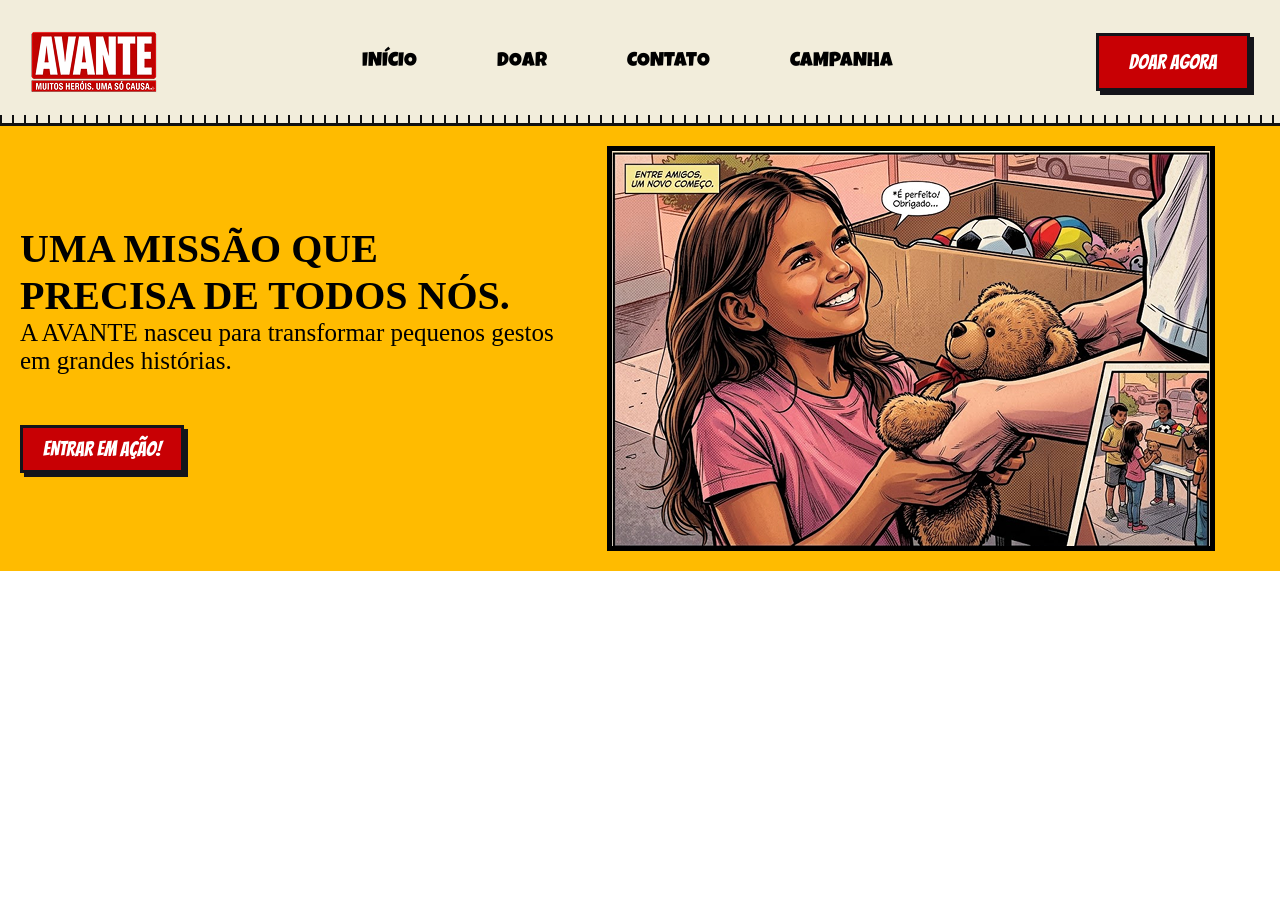
==== campanha.html @ 1af9d186 "Criei hero" ====
<!DOCTYPE html>
<html lang="pt-br">



<head>
    <meta charset="UTF-8">
    <meta name="viewport" content="width=device-width, initial-scale=1.0">
    <title>Document</title>
    <link rel="stylesheet" href="campanha.css">
    <link rel="preconnect" href="https://fonts.googleapis.com">
    <link rel="preconnect" href="https://fonts.gstatic.com" crossorigin>
    <link
        href="https://fonts.googleapis.com/css2?family=Bangers&family=Bebas+Neue&family=Inter:ital,opsz,wght@0,14..32,100..900;1,14..32,100..900&family=Luckiest+Guy&family=Montserrat:ital,wght@0,100..900;1,100..900&family=Oswald:wght@200..700&family=Poppins:ital,wght@0,100;0,200;0,300;0,400;0,500;0,600;0,700;0,800;0,900;1,100;1,200;1,300;1,400;1,500;1,600;1,700;1,800;1,900&family=Roboto:ital,wght@0,100..900;1,100..900&family=SN+Pro:ital,wght@0,200..900;1,200..900&display=swap"
        rel="stylesheet">
       
</head>


<body>
    <header>
        <img src="img/logo.png" alt="logo">
        <nav>
            <a href="#INICIO">INÍCIO</a>
            <a href="#DOAR">DOAR</a>
            <a href="#CONTATO">CONTATO</a>
            <a href="#CAMPANHA">CAMPANHA</a>
        </nav>
        <button>DOAR AGORA</button>
    </header>

    <section class="inicio">
        <div class="texto">
             <h1>UMA MISSÃO QUE<br>PRECISA DE TODOS NÓS.</h1>

            <p>
                A AVANTE nasceu para transformar pequenos
                gestos em grandes histórias.
            </p>

            <button class="butao-doar" >ENTRAR EM AÇÃO!</button>
            
        </div>

        <img src="img/Criança-HQ.png" alt="">
    </section>

</body>


</html>
---- campanha.css ----
* {
    padding: 0;
    margin: 0;
    box-sizing: border-box;
}


/* font-family: "Poppins", sans-serif;
font-family: "Bangers", system-ui;
font-family: "Luckiest Guy", cursive; */


header {
    position: relative;
    background: #F2EDDB;
    border-bottom: 3px solid #111;
    display: flex;
    justify-content: space-between;
    align-items: center;
    padding: 30px;


    nav {
        display: flex;
        gap: 80px;


        a {
            font-family: "Luckiest Guy", cursive;
            text-decoration: none;
            color: black;
            transition: width 0.25s ease;
            font-size: 20px;


            &:hover {
                text-decoration: underline #E3272B 2px;
                text-underline-offset: 6px;
                color: #E3272B;
            }
        }
    }


    button {
        background: #C80004;
        color: white;
        border: 3px solid #14141A;
        box-shadow: 4px 4px 0 #14141A;
        padding: 15px 30px;
        font-family: "Bangers", system-ui;
        font-size: 20px;
        transition: transform .2s ease, box-shadow .2s ease;
        cursor: pointer;


        &:hover {
            transform: translate(4px, 4px);
            box-shadow: 0 0 0 #14141A;
        }
    }
}

.butao-doar{
    margin-top: 50px;
        background: #C80004;
        color: white;
        border: 3px solid #14141A;
        box-shadow: 4px 4px 0 #14141A;
        padding: 10px 20px;
        font-family: "Bangers", system-ui;
        font-size: 20px;
        transition: transform .2s ease, box-shadow .2s ease;
        cursor: pointer;


        &:hover {
            transform: translate(4px, 4px);
            box-shadow: 0 0 0 #14141A;
        }
    }

    .inicio {
    min-height: 30vh;
    display: flex;
    align-items: center;
    justify-content: space-between;
    padding: 20px;
    gap: 50px;
    background: #FFBB00;
    img{
        margin-right: 45px;
    }
}

.texto {
    width: 48%;

    h1{
        font-size: 40px;
    }
    p{
        font-size: 25px;
    }
}

.menu-link::after {
    content: "";
    position: absolute;
    left: 0;
    bottom: -7px;
    width: 0;
    height: 4px;
    background: #E3272B;
    border: 1px solid #000;
    box-shadow: 2px 2px 0 #000;
    transition: width 0.25s ease;
}


header::after {
    content: "";
    position: absolute;
    left: 0;
    right: 0;
    bottom: 0;
    height: 8px;
    background: repeating-linear-gradient(to right,
            #111 0 2px,
            /* traço: cor e espessura */
            transparent 2px 12px
            /* espaço até o próximo traço */
        );
}
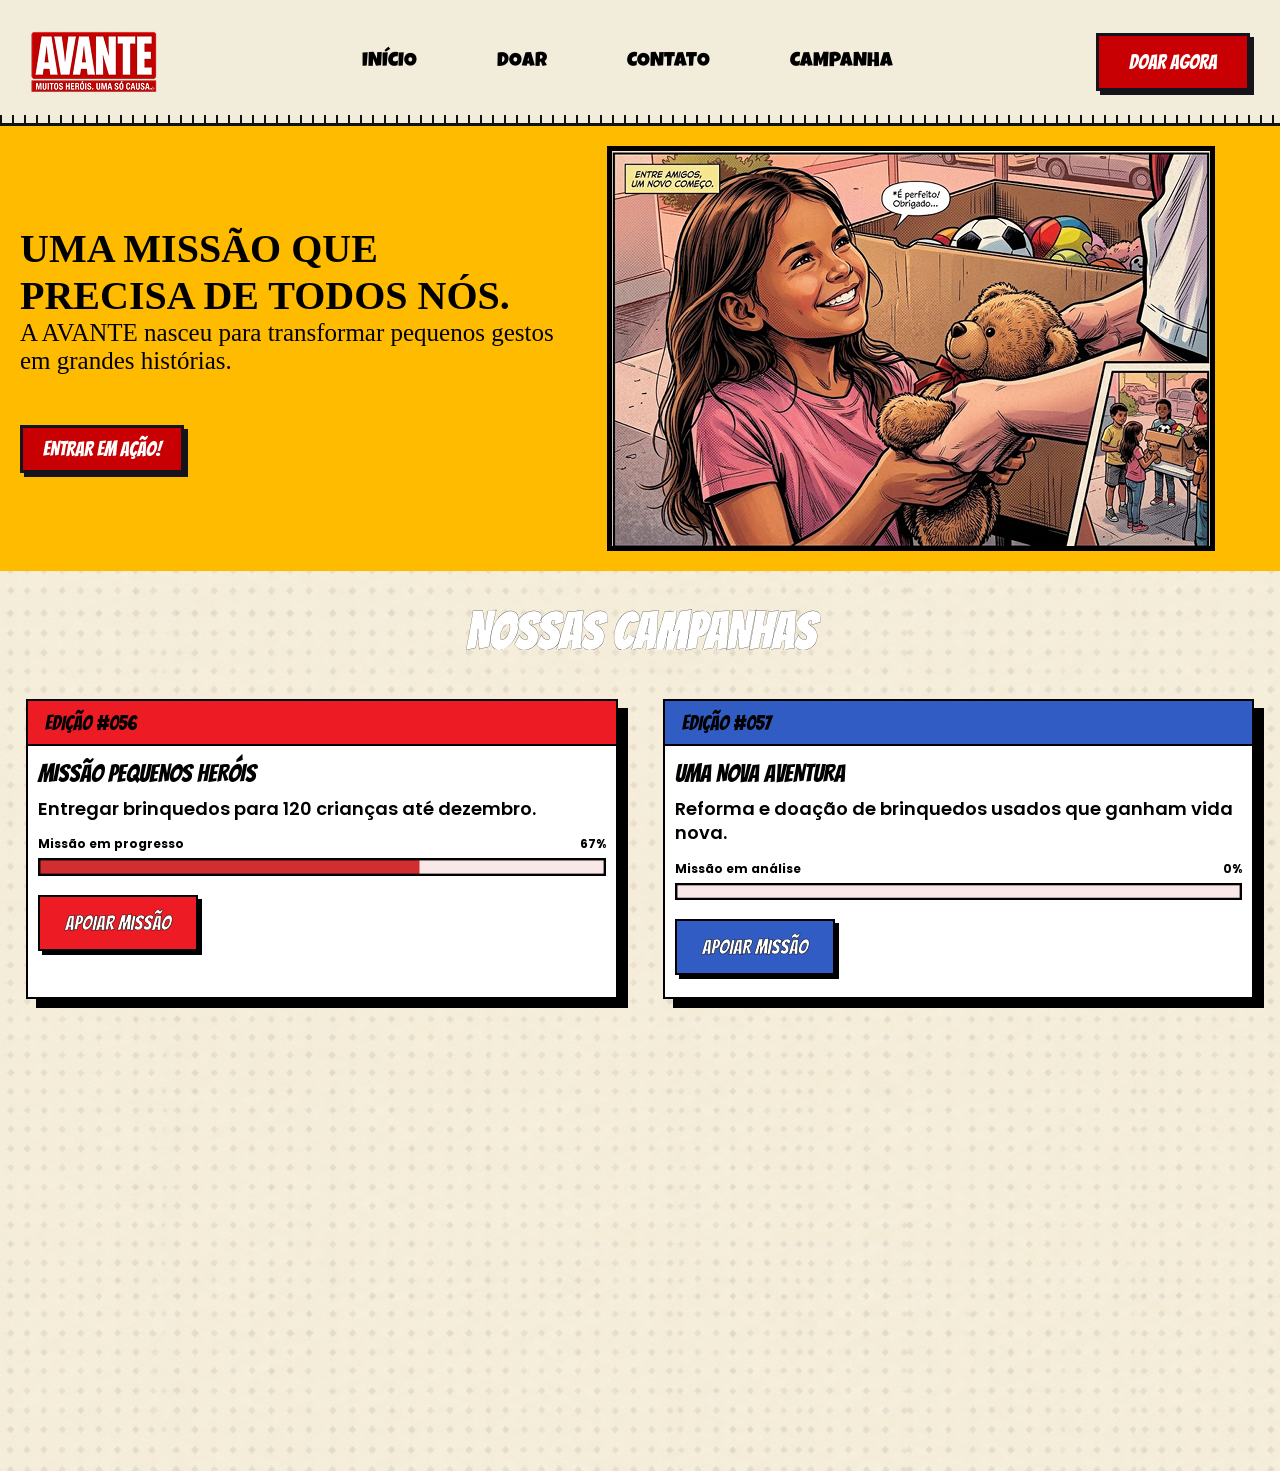
==== commit 19a09a21: "Criei a campanha" ====
--- a/campanha.html
+++ b/campanha.html
@@ -13,7 +13,7 @@
     <link
         href="https://fonts.googleapis.com/css2?family=Bangers&family=Bebas+Neue&family=Inter:ital,opsz,wght@0,14..32,100..900;1,14..32,100..900&family=Luckiest+Guy&family=Montserrat:ital,wght@0,100..900;1,100..900&family=Oswald:wght@200..700&family=Poppins:ital,wght@0,100;0,200;0,300;0,400;0,500;0,600;0,700;0,800;0,900;1,100;1,200;1,300;1,400;1,500;1,600;1,700;1,800;1,900&family=Roboto:ital,wght@0,100..900;1,100..900&family=SN+Pro:ital,wght@0,200..900;1,200..900&display=swap"
         rel="stylesheet">
-       
+
 </head>
 
 
@@ -31,21 +31,81 @@
 
     <section class="inicio">
         <div class="texto">
-             <h1>UMA MISSÃO QUE<br>PRECISA DE TODOS NÓS.</h1>
+            <h1>UMA MISSÃO QUE<br>PRECISA DE TODOS NÓS.</h1>
 
             <p>
                 A AVANTE nasceu para transformar pequenos
                 gestos em grandes histórias.
             </p>
 
-            <button class="butao-doar" >ENTRAR EM AÇÃO!</button>
-            
+            <button class="butao-doar">ENTRAR EM AÇÃO!</button>
+
         </div>
 
         <img src="img/Criança-HQ.png" alt="">
     </section>
+    <section class="campanhas">
 
+        <h2>NOSSAS CAMPANHAS</h2>
+
+        <div class="cards">
+
+            <div class="card campanha-vermelha">
+
+                <div class="edicao">
+                    EDIÇÃO #056
+                </div>
+
+                <div class="conteudo">
+                    <h3>MISSÃO PEQUENOS HERÓIS</h3>
+
+                    <p>
+                        Entregar brinquedos para 120 crianças até dezembro.
+                    </p>
+
+                    <div class="progresso-texto">
+                        <strong>Missão em progresso</strong>
+                        <strong>67%</strong>
+                    </div>
+                    <img src="img/barra-vermelha.png" alt="">
+
+                    <a href="#" class="botao vermelho-btn">
+                        APOIAR MISSÃO
+                    </a>
+                </div>
+
+            </div>
+
+
+            <div class="card campanha-azul">
+
+                <div class="edicao">
+                    EDIÇÃO #057
+                </div>
+
+                <div class="conteudo">
+                    <h3>UMA NOVA AVENTURA</h3>
+
+                    <p>
+                        Reforma e doação de brinquedos usados que ganham vida nova.
+                    </p>
+
+                    <div class="progresso-texto">
+                        <strong>Missão em análise</strong>
+                        <strong>0%</strong>
+                    </div>
+                    <img src="img/Barra sem nd.png" alt="">
+                    <a href="#" class="botao azul-btn">
+                        APOIAR MISSÃO
+                    </a>
+                </div>
+
+            </div>
+
+        </div>
+
+    </section>
 </body>
 
 
-</html>
+</html>
--- a/campanha.css
+++ b/campanha.css
@@ -9,7 +9,9 @@
 font-family: "Bangers", system-ui;
 font-family: "Luckiest Guy", cursive; */
 
-
+body{
+    background-image: url("img/Fundo.jpeg");
+}
 header {
     position: relative;
     background: #F2EDDB;
@@ -131,4 +133,131 @@
             transparent 2px 12px
             /* espaço até o próximo traço */
         );
+}
+
+.campanhas {
+    min-height: 100vh;
+    padding: 35px 26px;
+}
+
+.campanhas h2 {
+    font-family: "Bangers", system-ui;
+    text-align: center;
+    font-size: 50px;
+    font-weight: 900;
+    color: white;
+    -webkit-text-stroke: 0.2px black;
+    margin-bottom: 40px;
+}
+
+.cards {
+    display: flex;
+    justify-content: center;
+    gap: 45px;
+}
+
+.card {
+    width: 650px;
+    height: 300px;
+    background-color: white;
+    border: 2px solid black;
+    box-shadow: 10px 9px 0 black;
+}
+
+.edicao {
+    font-family: "Bangers", system-ui;
+    height: 45px;
+    display: flex;
+    align-items: center;
+    padding-left: 17px;
+    font-size: 20px;
+    border-bottom: 2px solid black;
+}
+
+.campanha-vermelha .edicao {
+    background-color: #ed1c24;
+}
+
+.campanha-azul .edicao {
+    background-color: #315cc4;
+}
+
+.conteudo {
+    padding: 14px 10px 18px;
+    img{
+        width: 100%
+    }
+}
+
+.conteudo h3 {
+   font-family: "Bangers", system-ui;
+    font-size: 25px;
+    font-weight: 200;
+    margin-bottom: 10px;
+}
+
+.conteudo p {
+    font-family: "Poppins", sans-serif;
+    font-size: 18px;
+    line-height: 1.35;
+    font-weight: 600;
+    margin-bottom: 14px;
+}
+
+.progresso-texto {
+    font-family: "Poppins", sans-serif;
+    display: flex;
+    justify-content: space-between;
+    font-size: 12px;
+    margin-bottom: 5px;
+}
+
+.barra {
+    width: 100%;
+    height: 10px;
+    border: 2px solid black;
+    background-color: #f3dddd;
+    margin-bottom: 12px;
+}
+
+.progresso {
+    height: 100%;
+}
+
+.vermelho {
+    width: 67%;
+    background-color: #d9252a;
+}
+
+.azul {
+    width: 0%;
+    background-color: #315cc4;
+}
+
+.botao {
+    font-family: "Bangers", system-ui;
+    display: inline-block;
+    padding: 15px 25px;
+    color: white;
+    text-decoration: none;
+    font-size: 20px;
+    border: 2px solid black;
+    box-shadow: 4px 4px 0 black;
+    -webkit-text-stroke: 0.5px  black;
+    transition: transform .2s ease, box-shadow .2s ease;
+}
+
+.vermelho-btn {
+    background-color: #ed1c24;
+    margin-top: 15px;
+}
+
+.azul-btn {
+    background-color: #315cc4;
+    margin-top: 15px
+}
+
+.botao:hover {
+    transform: translate(2px, 2px);
+    box-shadow: 2px 2px 0 black;
 }
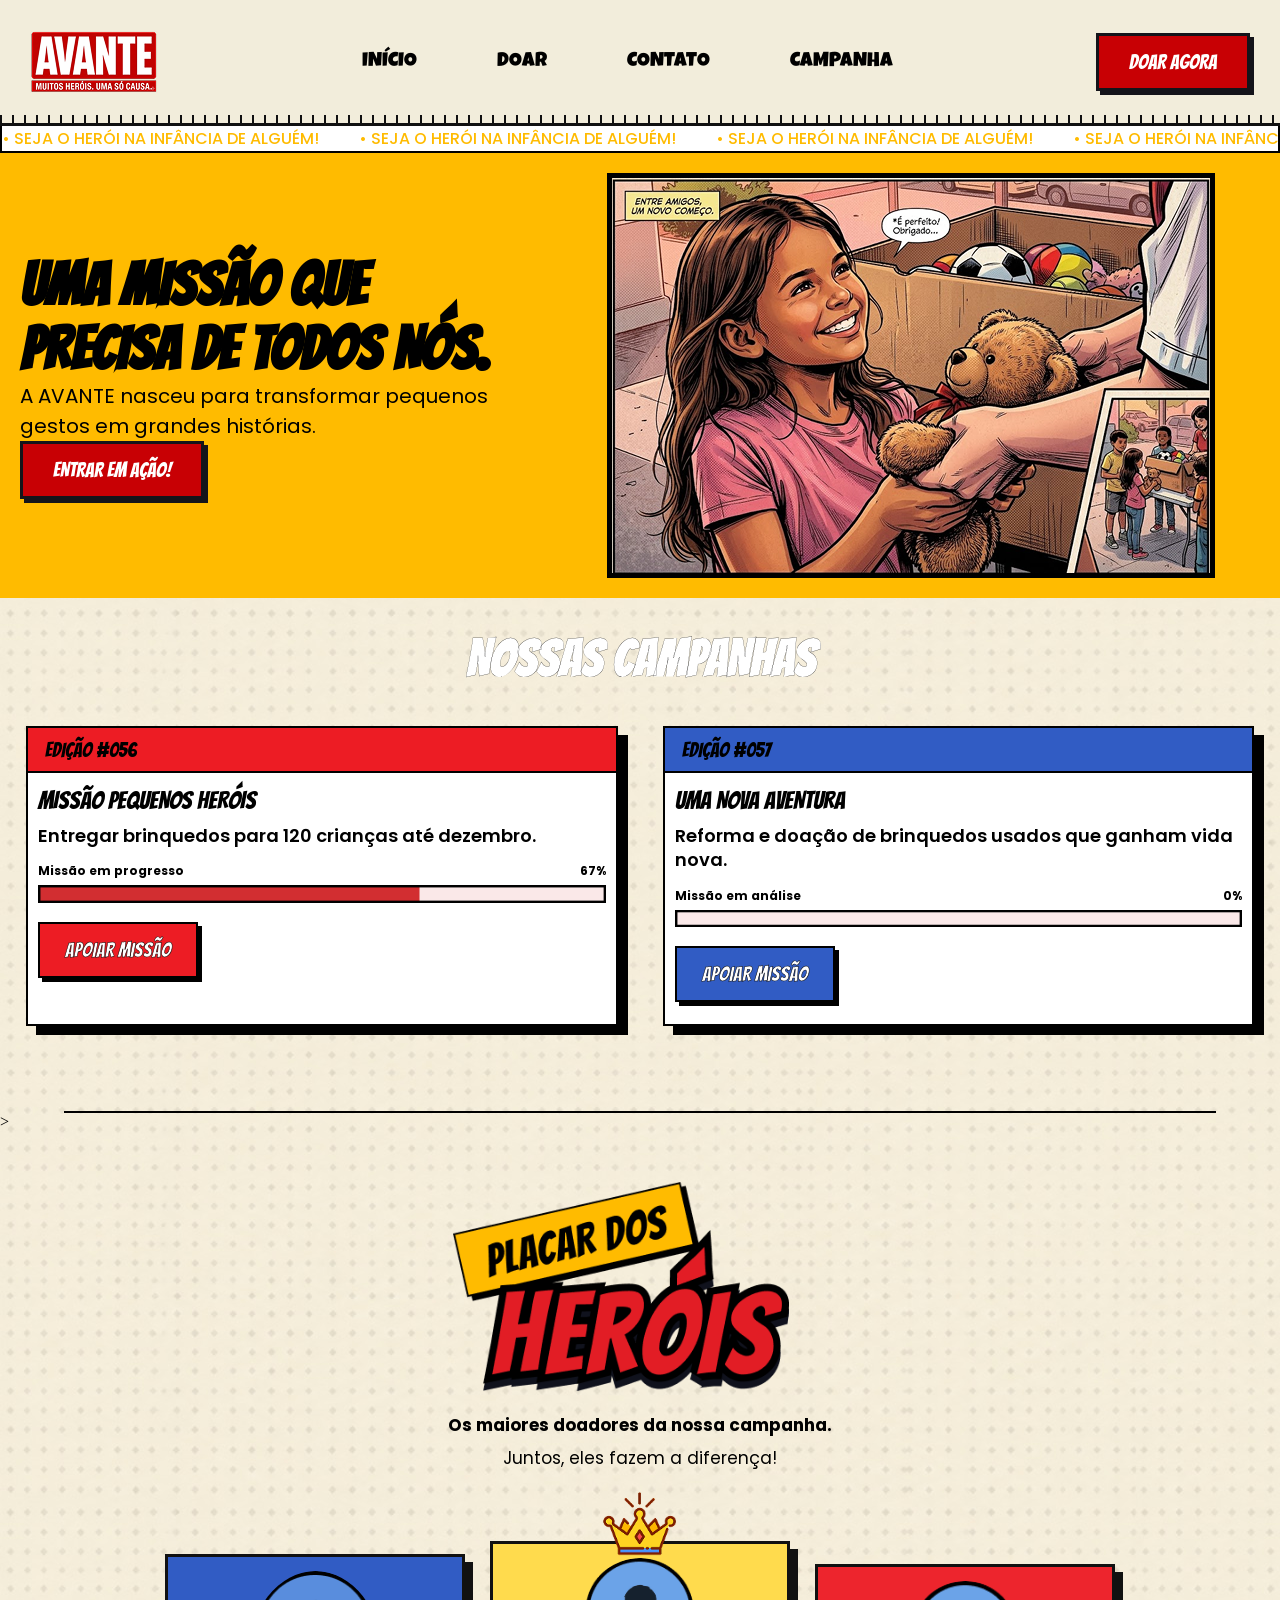
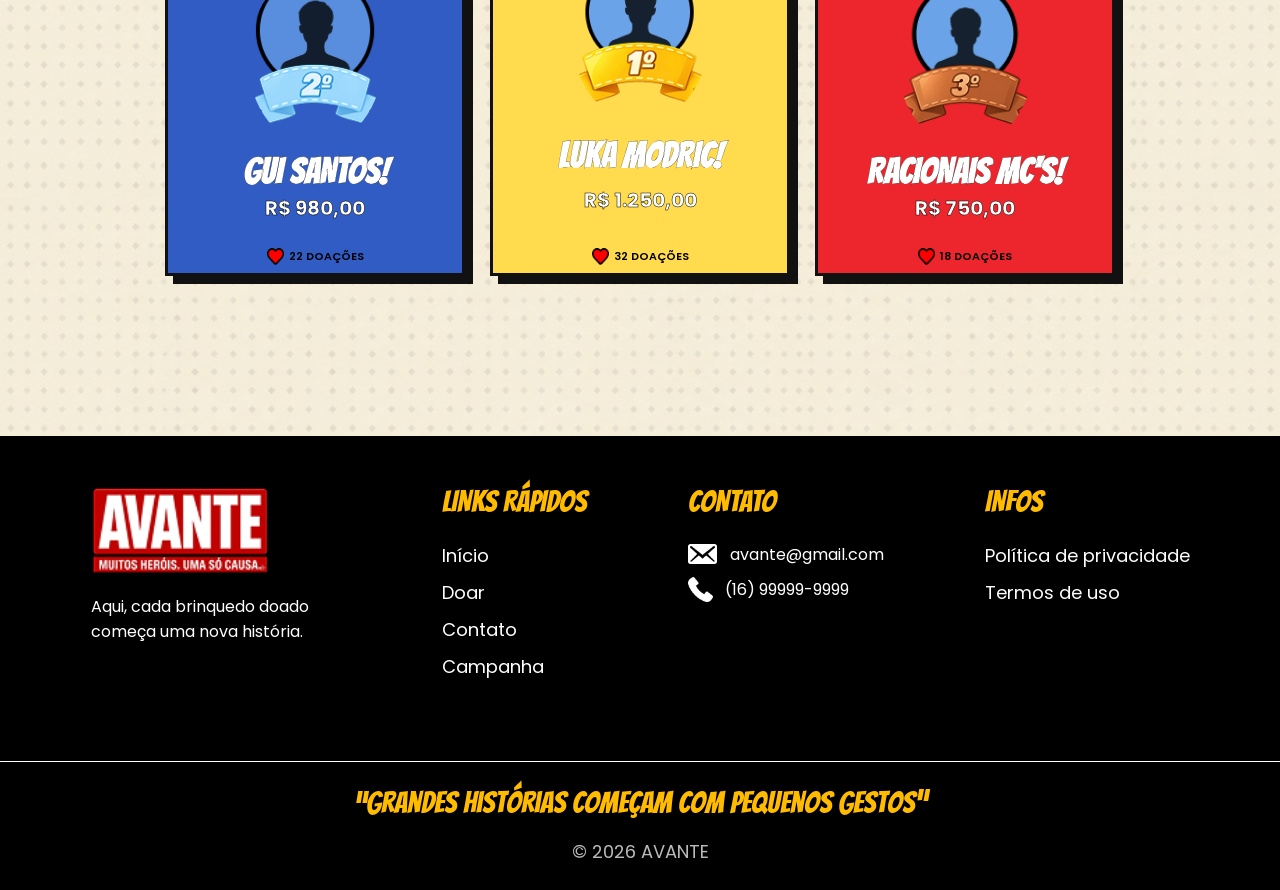
==== commit 09e1162c: "Criei header" ====
--- a/campanha.html
+++ b/campanha.html
@@ -2,32 +2,71 @@
 <html lang="pt-br">
 
 
-
 <head>
-    <meta charset="UTF-8">
-    <meta name="viewport" content="width=device-width, initial-scale=1.0">
-    <title>Document</title>
-    <link rel="stylesheet" href="campanha.css">
-    <link rel="preconnect" href="https://fonts.googleapis.com">
-    <link rel="preconnect" href="https://fonts.gstatic.com" crossorigin>
+    <meta charset="UTF-8" />
+    <meta name="viewport" content="width=device-width, initial-scale=1.0" />
+    <title>Campanha</title>
+    <link rel="stylesheet" href="campanha.css" />
+    <link rel="preconnect" href="https://fonts.googleapis.com" />
+    <link rel="preconnect" href="https://fonts.gstatic.com" crossorigin />
     <link
         href="https://fonts.googleapis.com/css2?family=Bangers&family=Bebas+Neue&family=Inter:ital,opsz,wght@0,14..32,100..900;1,14..32,100..900&family=Luckiest+Guy&family=Montserrat:ital,wght@0,100..900;1,100..900&family=Oswald:wght@200..700&family=Poppins:ital,wght@0,100;0,200;0,300;0,400;0,500;0,600;0,700;0,800;0,900;1,100;1,200;1,300;1,400;1,500;1,600;1,700;1,800;1,900&family=Roboto:ital,wght@0,100..900;1,100..900&family=SN+Pro:ital,wght@0,200..900;1,200..900&display=swap"
-        rel="stylesheet">
-
+        rel="stylesheet" />
+    <link rel="icon" type="image/png" href="img/favicon.png" />
+    <link rel="icon" type="image/png" href="img/AVANTE-Icon.jpeg" />
 </head>
 
 
 <body>
+    <!-- HEADER -->
     <header>
-        <img src="img/logo.png" alt="logo">
-        <nav>
-            <a href="#INICIO">INÍCIO</a>
-            <a href="#DOAR">DOAR</a>
-            <a href="#CONTATO">CONTATO</a>
-            <a href="#CAMPANHA">CAMPANHA</a>
+        <img src="img/logo.png" alt="logo" />
+
+        <div class="menu-overlay" id="menuOverlay"></div>
+        <nav id="menuNav">
+            <button class="fechar-menu" id="btnFecharMenu" type="button" aria-label="Fechar menu">×</button>
+
+            <a href="index.html">INÍCIO</a>
+            <a href="doar.html">DOAR</a>
+            <a href="contato.html">CONTATO</a>
+            <a href="#">CAMPANHA</a>
+
+            <button class="btn-menu-doar" id="btnMenuDoar" type="button">DOAR AGORA</button>
         </nav>
         <button>DOAR AGORA</button>
+        <button class="hamburger" id="btnHamburger" type="button" aria-label="Abrir menu" aria-expanded="false"
+            aria-controls="menuNav">
+            <span></span>
+            <span></span>
+            <span></span>
+        </button>
     </header>
+    <!-- ALERT -->
+
+
+    <div class="alert">
+        <div class="alert-itens">
+            <div class="alert-content">
+                <span>• SEJA O HERÓI NA INFÂNCIA DE ALGUÉM!</span>
+                <span>• SEJA O HERÓI NA INFÂNCIA DE ALGUÉM!</span>
+                <span>• SEJA O HERÓI NA INFÂNCIA DE ALGUÉM!</span>
+                <span>• SEJA O HERÓI NA INFÂNCIA DE ALGUÉM!</span>
+                <span>• SEJA O HERÓI NA INFÂNCIA DE ALGUÉM!</span>
+                <span>• SEJA O HERÓI NA INFÂNCIA DE ALGUÉM!</span>
+            </div>
+
+
+            <div class="alert-content">
+                <span>• SEJA O HERÓI NA INFÂNCIA DE ALGUÉM!</span>
+                <span>• SEJA O HERÓI NA INFÂNCIA DE ALGUÉM!</span>
+                <span>• SEJA O HERÓI NA INFÂNCIA DE ALGUÉM!</span>
+                <span>• SEJA O HERÓI NA INFÂNCIA DE ALGUÉM!</span>
+                <span>• SEJA O HERÓI NA INFÂNCIA DE ALGUÉM!</span>
+                <span>• SEJA O HERÓI NA INFÂNCIA DE ALGUÉM!</span>
+            </div>
+        </div>
+    </div>
+
 
     <section class="inicio">
         <div class="texto">
@@ -105,6 +144,107 @@
         </div>
 
     </section>
+    <hr class="linha"> >
+    <div class="class"></div>
+
+    <div class="placar">
+        <img src="img/Placar dos herois.png" alt="">
+        <h3>Os maiores doadores da nossa campanha.</h3>
+        <p>Juntos, eles fazem a diferença!</p>
+    </div>
+    <section class="ranking">
+
+        <div class="ranking-card segundo">
+
+            <div class="perfil">
+                <img src="img/User2.png" alt="Gui Santos">
+            </div>
+
+            <h2>GUI SANTOS!</h2>
+            <h3>R$ 980,00</h3>
+
+            <p>
+                <img src="img/Coração.png" alt="Coração">
+                22 DOAÇÕES
+            </p>
+
+        </div>
+
+
+        <div class="ranking-card primeiro">
+
+            <div class="coroa">
+                <img src="img/Coroa.png" alt="Coroa">
+            </div>
+
+            <div class="perfil">
+                <img src="img/User1.png" alt="Luka Modric">
+            </div>
+            <h2>LUKA MODRIC!</h2>
+            <h3>R$ 1.250,00</h3>
+            <p>
+                <img src="img/Coração.png" alt="Coração">
+                32 DOAÇÕES
+            </p>
+
+        </div>
+
+
+        <div class="ranking-card terceiro">
+
+            <div class="perfil">
+                <img src="img/User3.png" alt="Racionais MC's">
+            </div>
+
+            <h2>RACIONAIS MC'S!</h2>
+            <h3>R$ 750,00</h3>
+
+            <p>
+                <img src="img/Coração.png" alt="Coração">
+                18 DOAÇÕES
+            </p>
+
+        </div>
+
+    </section>
+
+    </section>
+    <!-- FOOTER -->
+
+    <footer>
+        <div class="logo">
+            <img src="img/logo.png" alt="logo" />
+            <p>Aqui, cada brinquedo doado começa uma nova história.</p>
+        </div>
+        <nav class="nav-footer">
+            <h3>LINKS RÁPIDOS</h3>
+            <a href="index.html">Início</a>
+            <a href="doar.html">Doar</a>
+            <a href="contato.html">Contato</a>
+            <a href="#">Campanha</a>
+        </nav>
+        <div class="cont">
+            <h3>CONTATO</h3>
+            <div class="link E-mail">
+                <img src="img/E-mail.png" alt="E-mail" class="E-mail" />
+                <a href="">avante@gmail.com</a>
+            </div>
+            <div class="link Telefone">
+                <img src="img/Telefone.png" alt="Telefone" class="Telefone" />
+                <p>(16) 99999-9999</p>
+            </div>
+        </div>
+        <div class="infos">
+            <h3>INFOS</h3>
+            <a href="#">Política de privacidade</a>
+            <a href="#">Termos de uso</a>
+        </div>
+    </footer>
+    <div class="grandes">
+        <h2>“Grandes histórias começam com Pequenos gestos”</h2>
+        <p>© 2026 AVANTE</p>
+    </div>
+    <script src="campanha.js"></script>
 </body>
 
 
--- a/campanha.css
+++ b/campanha.css
@@ -9,9 +9,10 @@
 font-family: "Bangers", system-ui;
 font-family: "Luckiest Guy", cursive; */
 
-body{
+body {
     background-image: url("img/Fundo.jpeg");
 }
+
 header {
     position: relative;
     background: #F2EDDB;
@@ -63,62 +64,60 @@
     }
 }
 
-.butao-doar{
-    margin-top: 50px;
-        background: #C80004;
+/* HEADER */
+
+header {
+    position: relative;
+    background: #f2eddb;
+    border-bottom: 3px solid #111;
+    display: flex;
+    justify-content: space-between;
+    align-items: center;
+    padding: 30px;
+    z-index: 1000;
+    top: 0;
+    left: 0;
+    width: 100%;
+    margin: 0 auto;
+
+    nav {
+        display: flex;
+        gap: 80px;
+
+        a {
+            font-family: "Luckiest Guy", cursive;
+            text-decoration: none;
+            color: black;
+            transition: width 0.25s ease;
+            font-size: 20px;
+
+            &:hover {
+                text-decoration: underline #e3272b 2px;
+                text-underline-offset: 6px;
+                color: #e3272b;
+            }
+        }
+    }
+
+    >button {
+        background: #c80004;
         color: white;
-        border: 3px solid #14141A;
-        box-shadow: 4px 4px 0 #14141A;
-        padding: 10px 20px;
+        border: 3px solid #14141a;
+        box-shadow: 4px 4px 0 #14141a;
+        padding: 15px 30px;
         font-family: "Bangers", system-ui;
         font-size: 20px;
-        transition: transform .2s ease, box-shadow .2s ease;
         cursor: pointer;
-
+        transition:
+            transform 0.2s ease,
+            box-shadow 0.2s ease;
 
         &:hover {
             transform: translate(4px, 4px);
-            box-shadow: 0 0 0 #14141A;
-        }
-    }
-
-    .inicio {
-    min-height: 30vh;
-    display: flex;
-    align-items: center;
-    justify-content: space-between;
-    padding: 20px;
-    gap: 50px;
-    background: #FFBB00;
-    img{
-        margin-right: 45px;
-    }
-}
-
-.texto {
-    width: 48%;
-
-    h1{
-        font-size: 40px;
-    }
-    p{
-        font-size: 25px;
-    }
-}
-
-.menu-link::after {
-    content: "";
-    position: absolute;
-    left: 0;
-    bottom: -7px;
-    width: 0;
-    height: 4px;
-    background: #E3272B;
-    border: 1px solid #000;
-    box-shadow: 2px 2px 0 #000;
-    transition: width 0.25s ease;
-}
-
+            box-shadow: 0 0 0 #14141a;
+        }
+    }
+}
 
 header::after {
     content: "";
@@ -127,16 +126,176 @@
     right: 0;
     bottom: 0;
     height: 8px;
-    background: repeating-linear-gradient(to right,
-            #111 0 2px,
-            /* traço: cor e espessura */
-            transparent 2px 12px
-            /* espaço até o próximo traço */
-        );
+    background: repeating-linear-gradient(to right, #111 0 2px, transparent 2px 12px);
+}
+
+/* MENU HAMBÚRGUER + PAINEL LATERAL */
+
+header .hamburger,
+header .menu-overlay,
+header nav .fechar-menu,
+header nav .btn-menu-doar {
+    display: none;
+}
+
+@media (max-width: 900px) {
+    header>button {
+        display: none;
+    }
+
+    /* hambúrguer à direita */
+    header .hamburger {
+        display: flex;
+        flex-direction: column;
+        justify-content: center;
+        align-items: center;
+        gap: 6px;
+        width: 50px;
+        height: 50px;
+        padding: 0;
+        border: 3px solid #14141a;
+        box-shadow: 4px 4px 0 #14141a;
+        cursor: pointer;
+
+
+
+        span {
+            display: block;
+            width: 24px;
+            height: 3px;
+            background: #14141a;
+        }
+    }
+
+    header .menu-overlay {
+        display: block;
+        position: fixed;
+        inset: 0;
+        background: rgba(0, 0, 0, 0.5);
+        visibility: hidden;
+        z-index: 1;
+    }
+
+    header .menu-overlay.aberto {
+        opacity: 1;
+        visibility: visible;
+    }
+
+    /* painel lateral na direita */
+    header nav {
+        position: fixed;
+        top: 0;
+        right: 0;
+        height: 100vh;
+        width: 40%;
+        flex-direction: column;
+        justify-content: center;
+        align-items: center;
+        gap: 25px;
+        padding: 80px 20px 40px;
+        background: #f2eddb;
+        border-left: 3px solid #111;
+        transform: translateX(100%);
+        visibility: hidden;
+        transition:
+            transform 0.35s ease,
+            visibility 0.35s ease;
+        z-index: 2;
+
+        a {
+            font-size: 22px;
+            text-align: center;
+        }
+    }
+
+    header nav.aberto {
+        transform: translateX(0);
+        visibility: visible;
+    }
+
+    /* X no topo do painel */
+    header nav .fechar-menu {
+        display: flex;
+        align-items: center;
+        justify-content: center;
+        position: absolute;
+        top: 20px;
+        right: 20px;
+        width: 40px;
+        height: 40px;
+        padding: 0;
+        background: transparent;
+        color: #111;
+        border: none;
+        box-shadow: none;
+        font-family: "Poppins", sans-serif;
+        font-size: 40px;
+        line-height: 1;
+        cursor: pointer;
+    }
+
+    header nav .fechar-menu:hover {
+        transform: none;
+        box-shadow: none;
+        color: #e3272b;
+    }
+
+    /* DOAR AGORA dentro do painel */
+    header nav .btn-menu-doar {
+        display: block;
+        width: 100%;
+        margin-top: 15px;
+    }
+}
+
+.inicio {
+    min-height: 30vh;
+    display: flex;
+    align-items: center;
+    justify-content: space-between;
+    padding: 20px;
+    gap: 50px;
+    background: #FFBB00;
+
+    img {
+        margin-right: 45px;
+    }
+
+    button {
+        background: #c80004;
+        color: white;
+        border: 3px solid #14141a;
+        box-shadow: 4px 4px 0 #14141a;
+        padding: 15px 30px;
+        font-family: "Bangers", system-ui;
+        font-size: 20px;
+        cursor: pointer;
+        transition:
+            transform 0.2s ease,
+            box-shadow 0.2s ease;
+
+        &:hover {
+            transform: translate(4px, 4px);
+            box-shadow: 0 0 0 #14141a;
+        }
+    }
+}
+
+.texto {
+    width: 48%;
+
+    h1 {
+        font-family: "Bangers", system-ui;
+        font-size: 60px;
+    }
+
+    p {
+        font-size: 20px;
+        font-family: "Poppins", sans-serif;
+    }
 }
 
 .campanhas {
-    min-height: 100vh;
     padding: 35px 26px;
 }
 
@@ -184,13 +343,14 @@
 
 .conteudo {
     padding: 14px 10px 18px;
-    img{
+
+    img {
         width: 100%
     }
 }
 
 .conteudo h3 {
-   font-family: "Bangers", system-ui;
+    font-family: "Bangers", system-ui;
     font-size: 25px;
     font-weight: 200;
     margin-bottom: 10px;
@@ -243,7 +403,7 @@
     font-size: 20px;
     border: 2px solid black;
     box-shadow: 4px 4px 0 black;
-    -webkit-text-stroke: 0.5px  black;
+    -webkit-text-stroke: 0.5px black;
     transition: transform .2s ease, box-shadow .2s ease;
 }
 
@@ -260,4 +420,457 @@
 .botao:hover {
     transform: translate(2px, 2px);
     box-shadow: 2px 2px 0 black;
+}
+
+.linha {
+    margin: 0 auto;
+    margin-top: 50px;
+    border: 1.5px solid black;
+    width: 90%;
+    background-image: black;
+}
+
+.placar {
+    img {
+        width: 375px;
+        margin-bottom: 20px;
+    }
+
+    flex-direction: column;
+    display: flex;
+    justify-content: center;
+    margin-top: 50px;
+    align-items: center;
+
+    p {
+        font-family: "Poppins", sans-serif;
+        font-size: 17px;
+        margin-top: 7px;
+    }
+
+    h3 {
+        font-family: "Poppins", sans-serif;
+        font-size: 17px
+    }
+}
+
+.alert {
+    width: 100%;
+    border-right: 2px solid #000;
+    border-bottom: 2px solid #000;
+    border-left: 2px solid #000;
+    background-color: white;
+    color: #FFBB00;
+    font-family: "Poppins", sans-serif;
+    font-weight: 500;
+    overflow: hidden;
+    white-space: nowrap;
+}
+
+
+.alert-itens {
+    display: flex;
+    width: max-content;
+    animation: passar 20s linear infinite;
+}
+
+
+.alert-content {
+    display: flex;
+
+
+    span {
+        padding-right: 40px;
+
+    }
+}
+
+
+@keyframes passar {
+    from {
+        transform: translateX(0);
+    }
+
+
+    to {
+        transform: translateX(-50%);
+    }
+}
+
+/* RANKING DOS HERÓIS */
+
+.ranking {
+    display: flex;
+    justify-content: center;
+    align-items: flex-end;
+    gap: 25px;
+    margin-top: 70px;
+    padding-bottom: 40px;
+}
+
+.ranking-card {
+    width: 300px;
+    border: 3px solid #111;
+    box-shadow: 8px 8px 0 #111;
+    text-align: center;
+    position: relative;
+    padding-bottom: 8px;
+    padding-top: 14px;
+    display: flex;
+    flex-direction: column;
+    justify-content: space-between;
+}
+
+
+.segundo {
+    background-color: #315cc4;
+}
+
+.primeiro {
+    background-color: #ffdb4d;
+    height: 335px;
+}
+
+.terceiro {
+    background-color: #ed252d;
+}
+
+
+.ranking-card .perfil {
+    width: 135px;
+    border-radius: 50%;
+    overflow: hidden;
+    margin: 0 auto;
+}
+
+.ranking-card .perfil img {
+    width: 100%;
+    height: 100%;
+    object-fit: cover;
+}
+
+.ranking-card h2 {
+    font-family: "Bangers", system-ui;
+    font-size: 35px;
+    color: white;
+    -webkit-text-stroke: 0.2px black;
+    margin-top: 7px;
+}
+
+
+.ranking-card h3 {
+    font-family: "Poppins", sans-serif;
+    font-size: 20px;
+    color: white;
+    -webkit-text-stroke: 0.5px black;
+    margin-top: 3px;
+}
+
+
+.ranking-card p {
+    font-family: "Poppins", sans-serif;
+    font-size: 11px;
+    font-weight: 600;
+    margin-top: 25px;
+
+    display: flex;
+    justify-content: center;
+    align-items: center;
+    gap: 5px;
+}
+
+.ranking-card p img {
+    width: 17px;
+    height: 17px;
+}
+
+
+.coroa {
+    position: absolute;
+    top: -58px;
+    left: 50%;
+    transform: translateX(-50%);
+    z-index: 5;
+}
+
+.coroa img {
+    width: 75px;
+    height: auto;
+}
+
+/* FOOTER */
+
+footer {
+    background-color: black;
+    color: white;
+    display: flex;
+    justify-content: space-around;
+    align-items: flex-start;
+    width: 100%;
+    height: 325px;
+    padding: 50px 40px 30px;
+    margin-top: 120px;
+
+    h3 {
+        margin: 0 0 15px 0;
+    }
+
+    p {
+        margin: 0;
+    }
+}
+
+.logo {
+    display: flex;
+    flex-direction: column;
+    margin: 0;
+    width: 250px;
+
+    img {
+        width: 180px;
+        margin-bottom: 20px;
+    }
+
+    p {
+        font-family: "Poppins", sans-serif;
+        font-size: 16px;
+    }
+}
+
+.nav-footer {
+    display: flex;
+    flex-direction: column;
+    gap: 10px;
+    margin: 0;
+
+    h3 {
+        font-family: "Bangers", system-ui;
+        color: #ffbb00;
+        font-size: 30px;
+        font-weight: 200;
+    }
+
+    a {
+        color: white;
+        text-decoration: none;
+        cursor: pointer;
+        font-family: "Poppins", sans-serif;
+        font-size: 18px;
+
+        &:hover {
+            color: #ffbb00;
+            text-decoration: underline;
+        }
+    }
+}
+
+.cont {
+    display: flex;
+    flex-direction: column;
+    gap: 10px;
+    margin: 0;
+
+    h3 {
+        font-family: "Bangers", system-ui;
+        color: #ffbb00;
+        font-size: 30px;
+        font-weight: 200;
+    }
+}
+
+.link {
+    display: flex;
+    align-items: center;
+    gap: 12px;
+
+    p {
+        margin: 0;
+        font-family: "Poppins", sans-serif;
+        font-size: 16px;
+    }
+}
+
+.Telefone {
+    cursor: default;
+
+    img {
+        width: 25px;
+        height: 25px;
+        object-fit: contain;
+    }
+
+    &:hover {
+        color: #ffbb00;
+    }
+}
+
+.E-mail {
+
+    a {
+        text-decoration: none;
+        color: white;
+        font-family: "Poppins", sans-serif;
+        font-size: 16px;
+    }
+
+    img {
+        width: 30px;
+        height: 20px;
+        object-fit: contain;
+    }
+
+    &:hover {
+        a {
+            color: #ffbb00;
+        }
+    }
+}
+
+.infos {
+    display: flex;
+    flex-direction: column;
+    gap: 10px;
+    margin: 0;
+
+    h3 {
+        font-family: "Bangers", system-ui;
+        color: #ffbb00;
+        font-size: 30px;
+        font-weight: 200;
+    }
+
+    a {
+        color: white;
+        text-decoration: none;
+        cursor: default;
+        font-family: "Poppins", sans-serif;
+        font-size: 18px;
+
+        &:hover {
+            color: #ffbb00;
+            text-decoration: underline;
+        }
+    }
+}
+
+.grandes {
+    background-color: black;
+    text-align: center;
+    border-top: 1px solid white;
+    padding: 25px 20px;
+    width: 100%;
+
+    h2 {
+        font-family: "Bangers", system-ui;
+        color: #ffbb00;
+        font-size: 30px;
+        font-weight: 200;
+        margin-bottom: 20px;
+    }
+
+    p {
+        font-family: "Poppins", sans-serif;
+        color: #b9b9b9;
+        margin: 0;
+        font-size: 18px;
+    }
+}
+
+/* FOOTER RESPONSIVO */
+
+@media (max-width: 900px) {
+    footer {
+        height: auto;
+        min-height: 325px;
+        padding: 50px 30px 40px;
+        gap: 40px;
+        flex-wrap: wrap;
+        justify-content: space-between;
+    }
+
+    .logo {
+        width: 45%;
+    }
+
+    .nav-footer,
+    .cont,
+    .infos {
+        width: 45%;
+    }
+}
+
+@media (max-width: 600px) {
+    footer {
+        flex-direction: column;
+        padding: 45px 25px 35px;
+        gap: 40px;
+        margin-top: 80px;
+    }
+
+    .logo img {
+        width: 160px;
+    }
+
+
+    .nav-footer,
+    .cont,
+    .infos {
+        gap: 8px;
+    }
+
+    .nav-footer h3,
+    .cont h3,
+    .infos h3 {
+        font-size: 27px;
+        margin-bottom: 8px;
+    }
+
+    .link p {
+        font-size: 14px;
+    }
+
+    .grandes {
+        padding: 20px 15px;
+
+        h2 {
+            font-size: 26px;
+            margin-bottom: 15px;
+        }
+
+        p {
+            font-size: 14px;
+            line-height: 1.5;
+        }
+    }
+}
+
+@media (max-width: 400px) {
+    footer {
+        padding: 40px 20px 30px;
+        gap: 35px;
+    }
+
+    .logo img {
+        width: 140px;
+    }
+
+    .nav-footer h3,
+    .cont h3,
+    .infos h3 {
+        font-size: 24px;
+    }
+
+    .nav-footer a,
+    .infos a,
+    .link p {
+        font-size: 14px;
+    }
+
+    .grandes h2 {
+        font-size: 23px;
+    }
+
+    .grandes p {
+        font-size: 13px;
+    }
 }
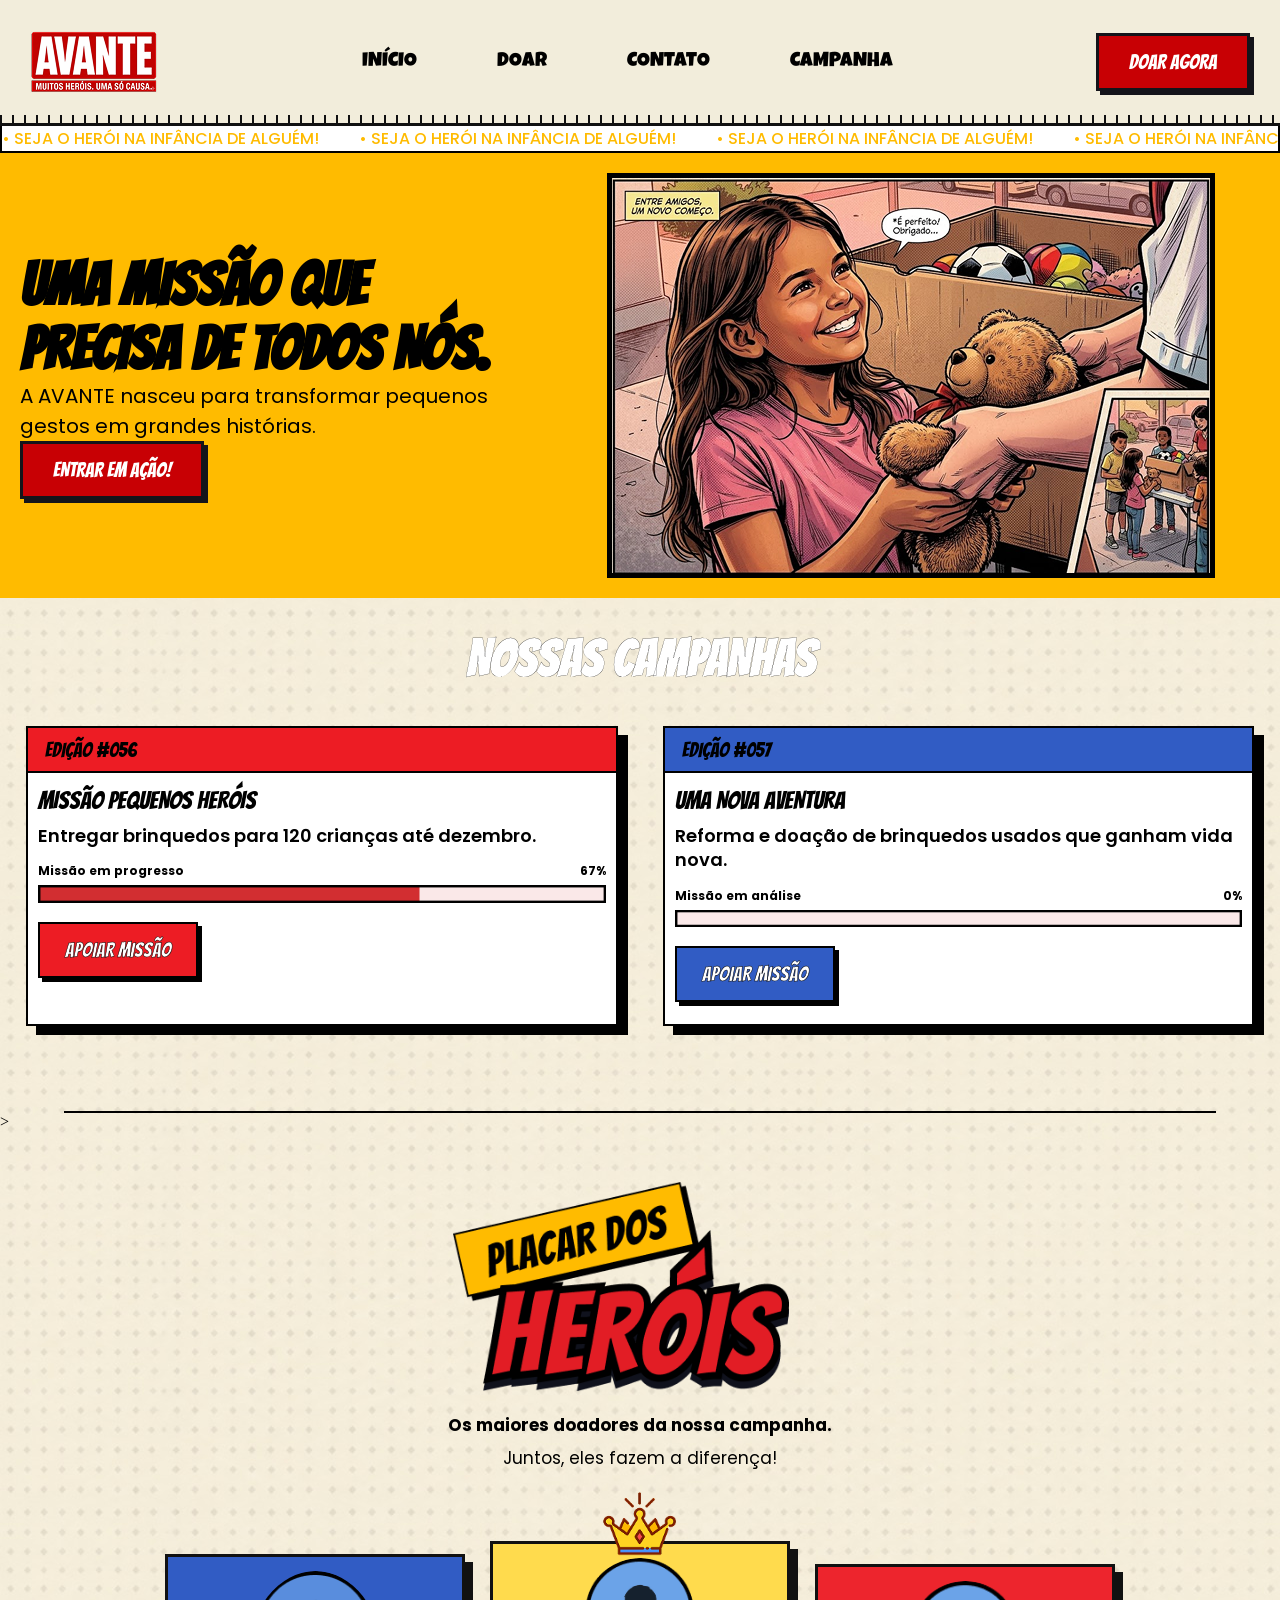
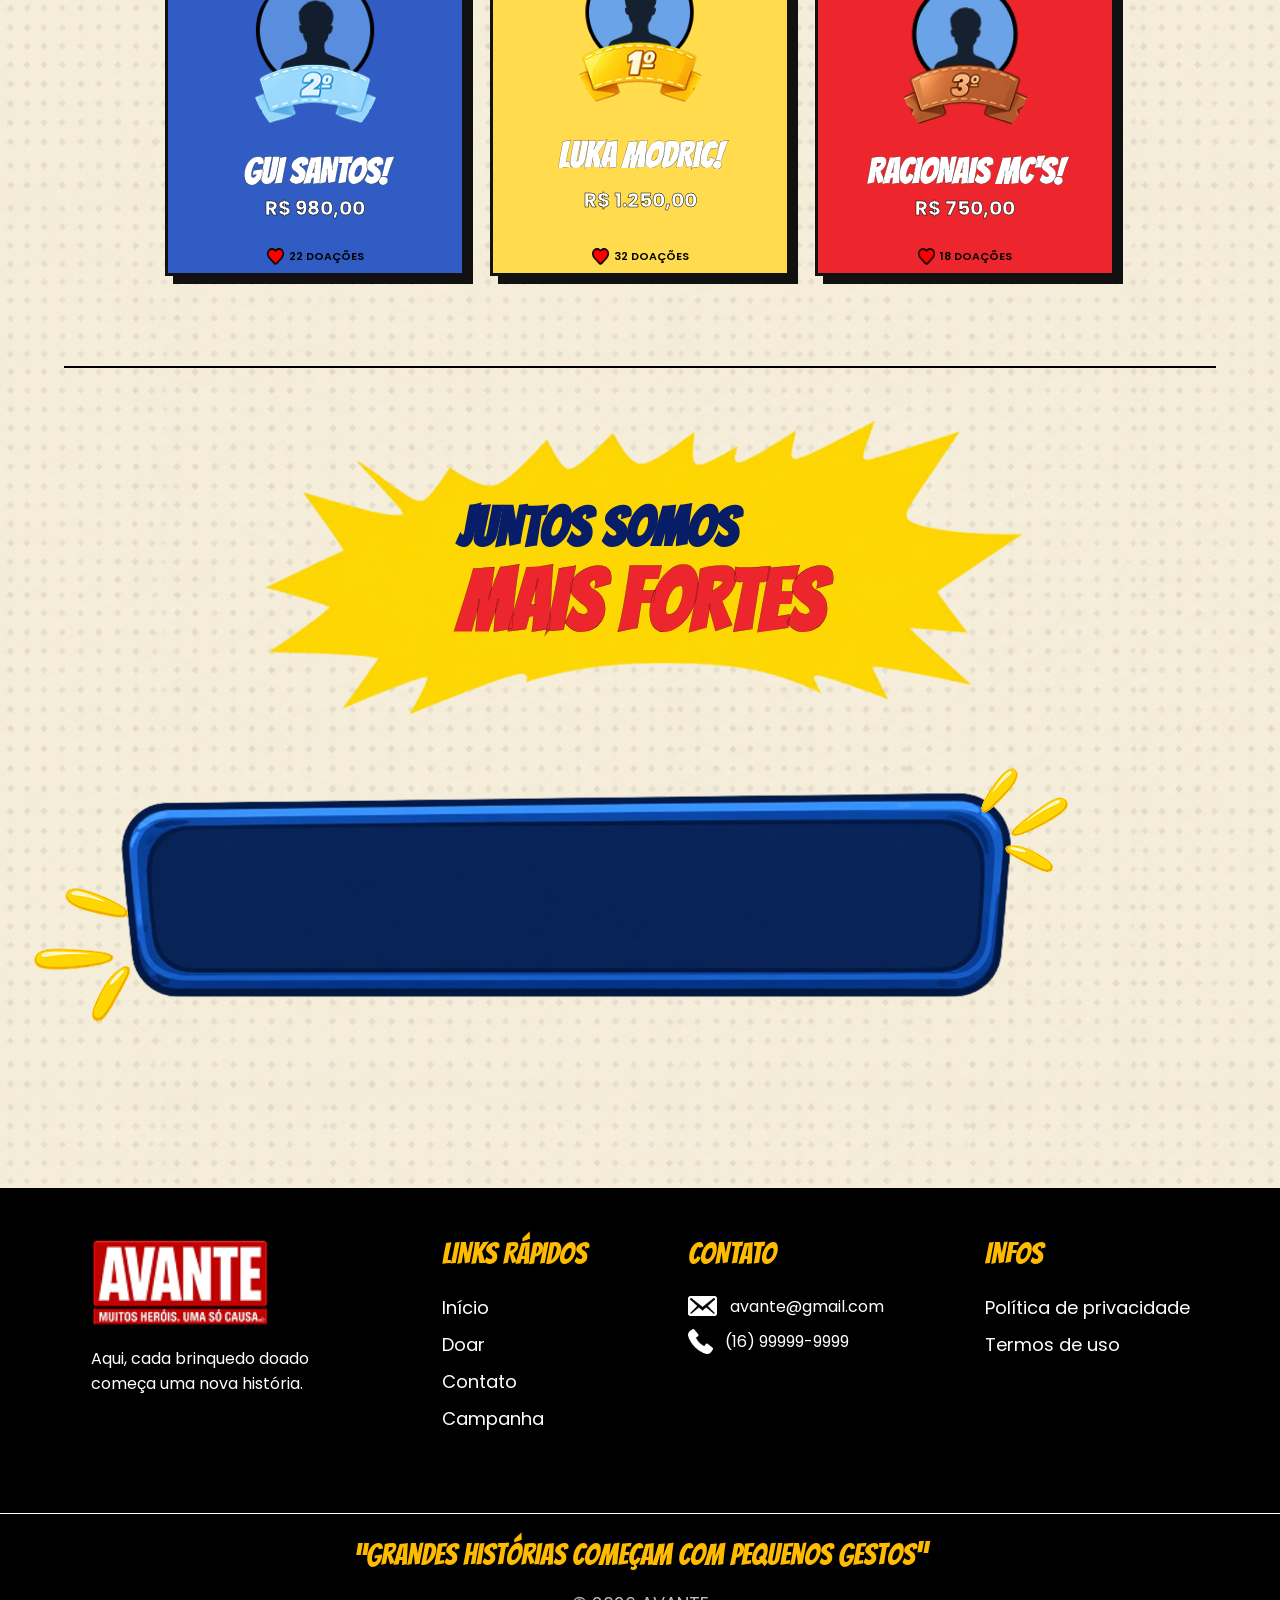
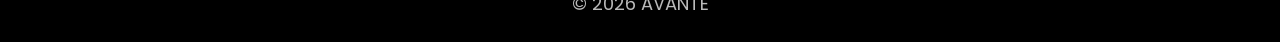
==== commit a446f108: "Criei o bagulho azul" ====
--- a/campanha.html
+++ b/campanha.html
@@ -209,7 +209,28 @@
     </section>
 
     </section>
-    <!-- FOOTER -->
+
+    <hr class="linha" >
+
+   <section class="forca">
+
+    <div class="explosao">
+
+        <h2>JUNTOS SOMOS</h2>
+
+        <h1>MAIS FORTES</h1>
+
+    </div>
+
+</section>
+
+    <section class="doar-numero">
+        <img src="img/Bagulho azul.png" alt="">
+        <div>
+
+        </div>
+    </section>
+
 
     <footer>
         <div class="logo">
--- a/campanha.css
+++ b/campanha.css
@@ -873,4 +873,32 @@
     .grandes p {
         font-size: 13px;
     }
+}
+
+.forca {
+    margin-top: 40px;
+    display: flex;
+    justify-content: center;
+    align-items: center;
+    padding: 90px;
+    
+    background-image: url("img/Destaque-Amarelo.png");
+    background-repeat: no-repeat;
+    background-position: center;
+    background-size: 770px;
+}
+
+.explosao h2 {
+    font-family: "Bangers", system-ui;
+    font-size: 55px;
+    color: #071d68;
+    margin: 0;
+}
+
+.explosao h1 {
+    font-family: "Bangers", system-ui;
+    font-size: 85px;
+    color: #ed252d;
+    -webkit-text-stroke: 0.2px black;
+    margin: 0;
 }
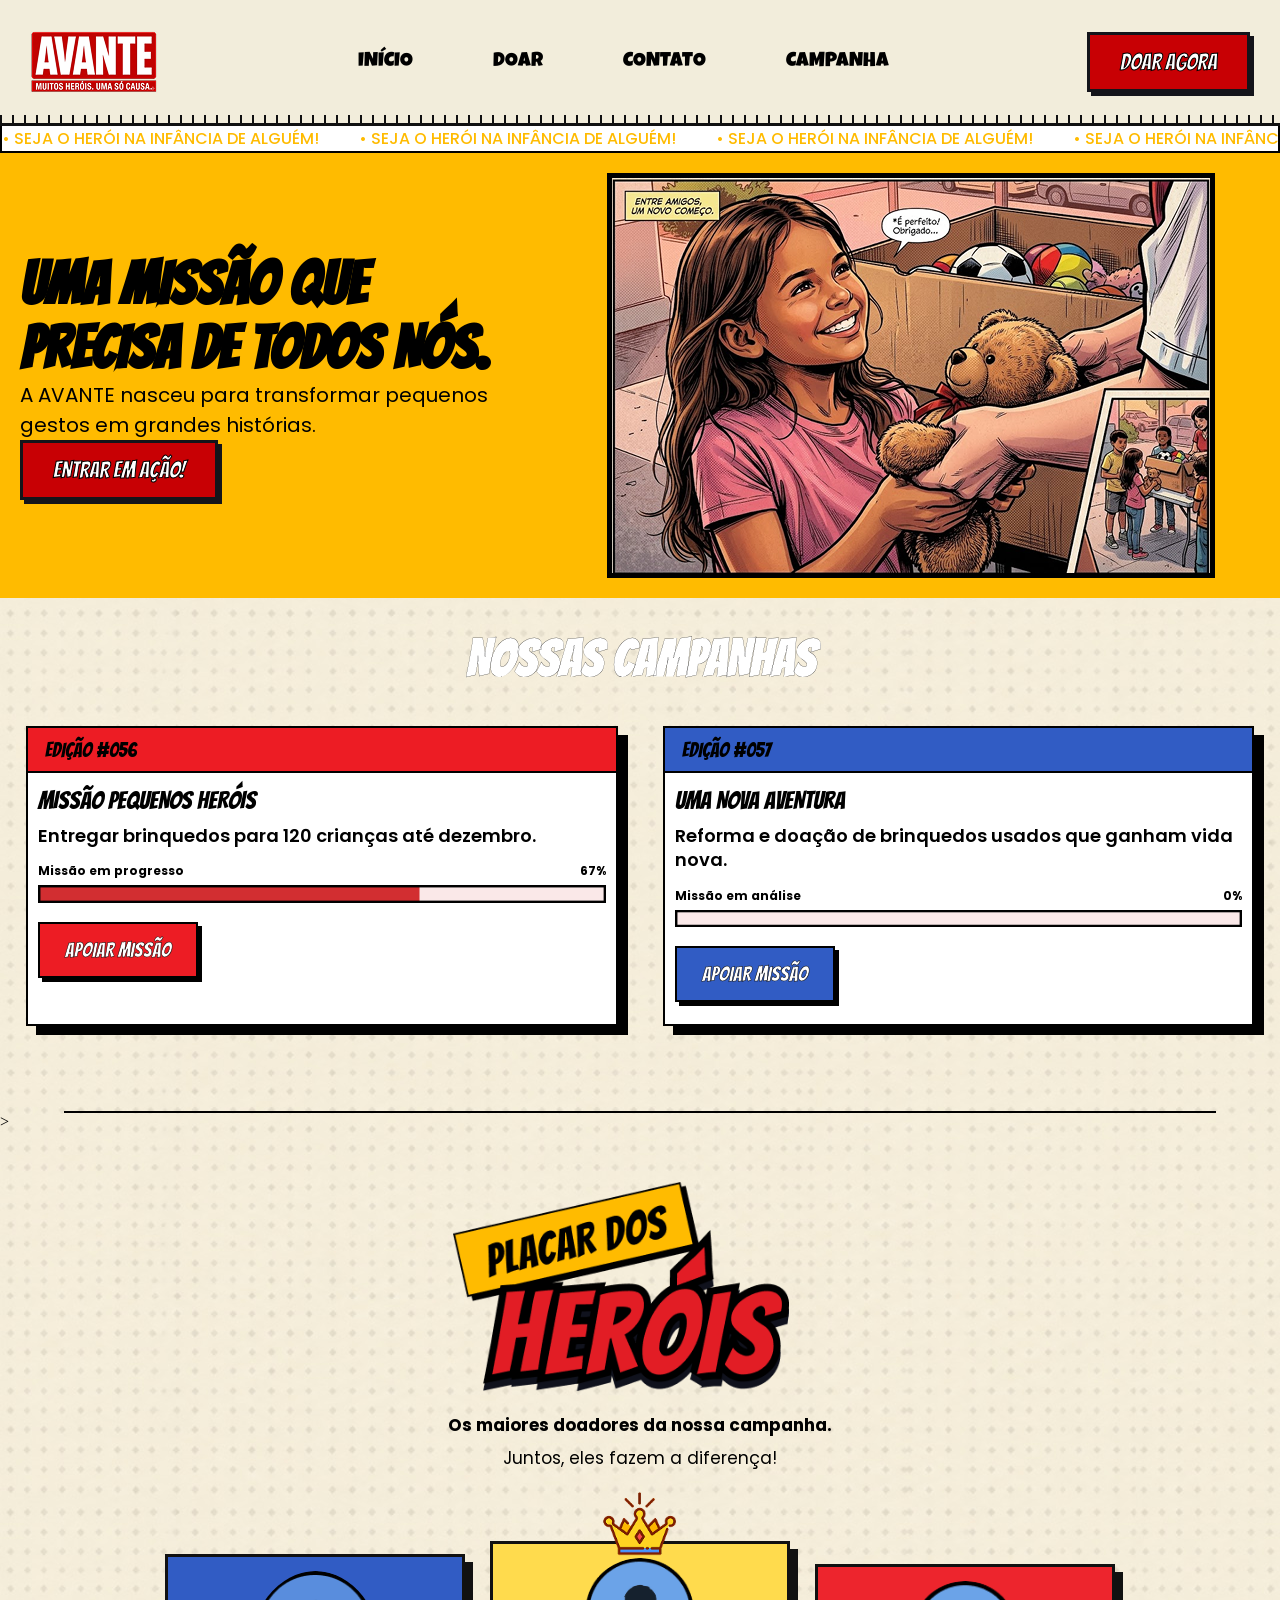
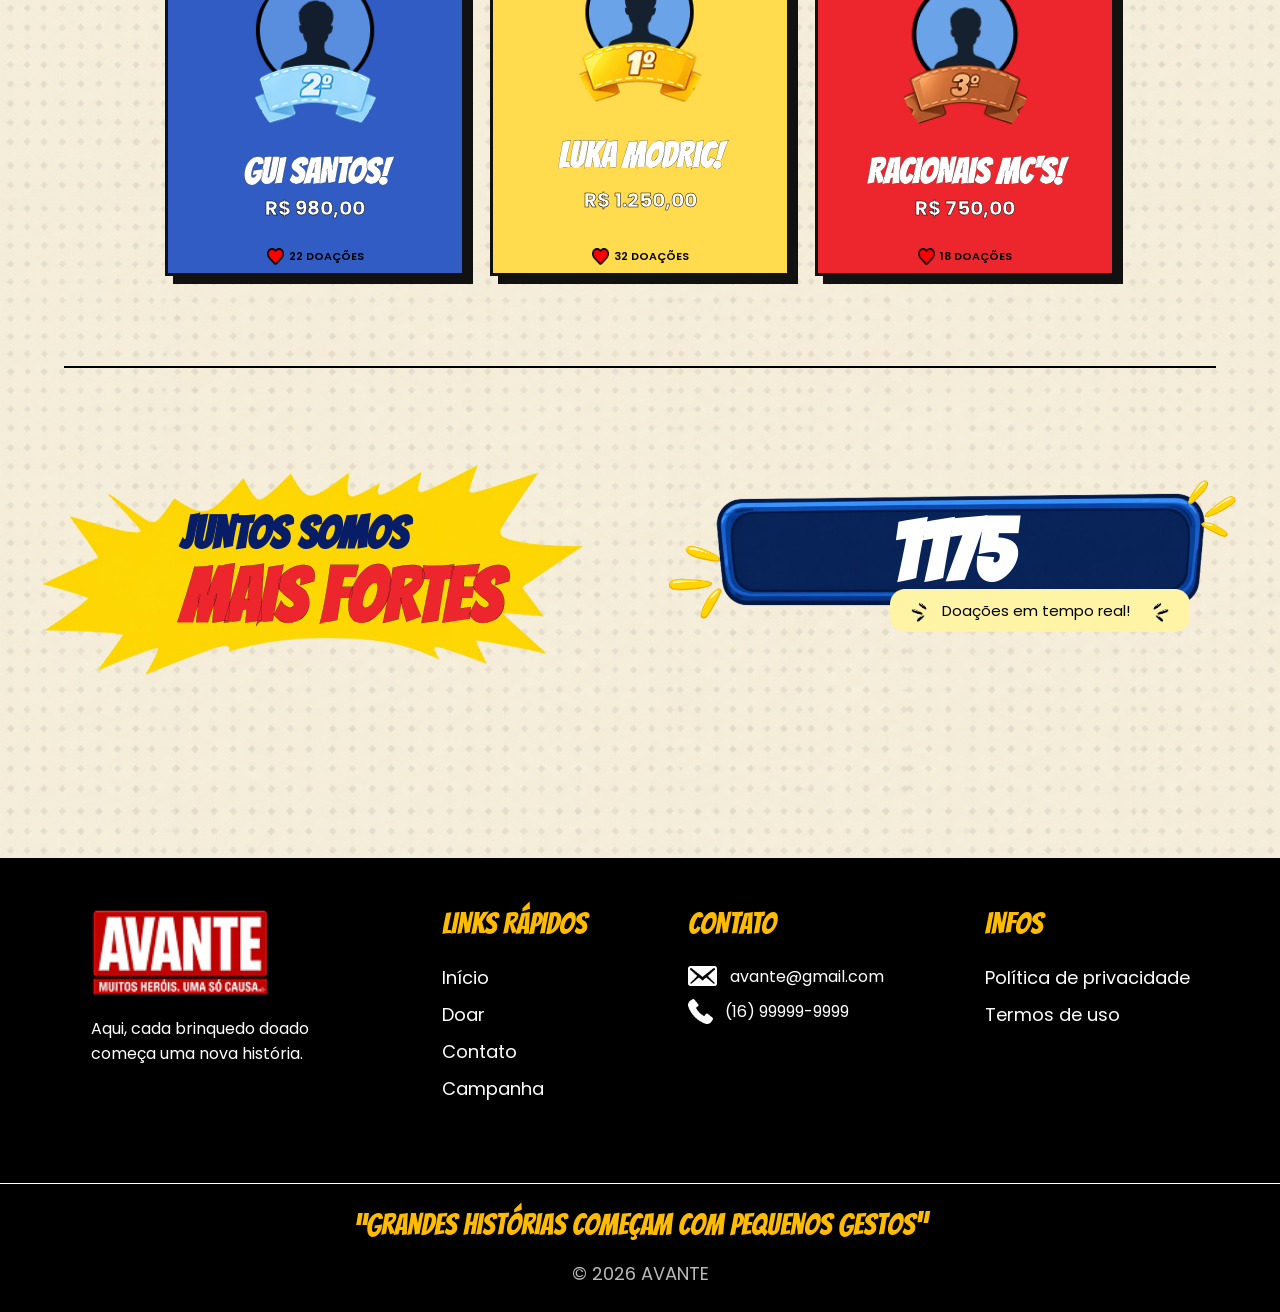
==== commit c9d00774: "Criei" ====
--- a/campanha.html
+++ b/campanha.html
@@ -145,7 +145,9 @@
 
     </section>
     <hr class="linha"> >
-    <div class="class"></div>
+    <div class="class">
+        
+    </div>
 
     <div class="placar">
         <img src="img/Placar dos herois.png" alt="">
@@ -209,28 +211,30 @@
     </section>
 
     </section>
-
-    <hr class="linha" >
-
-   <section class="forca">
-
-    <div class="explosao">
-
-        <h2>JUNTOS SOMOS</h2>
-
-        <h1>MAIS FORTES</h1>
-
-    </div>
-
+    <hr class="linha">
+    <div class="quebrar">
+
+        <section class="forca">
+
+            <div class="explosao">
+
+                <h2>JUNTOS SOMOS</h2>
+
+                <h1>MAIS FORTES</h1>
+
+            </div>
+
+        </section>
+
+        <section class="doar-numero">
+    <h1 class="numero">0</h1>
+
+    <div class="doacoes">
+        <h1>Doações em tempo real!</h1>
+        <img src="img/doações.png" class="doar-img" alt="Doar">
+    </div>
 </section>
-
-    <section class="doar-numero">
-        <img src="img/Bagulho azul.png" alt="">
-        <div>
-
-        </div>
-    </section>
-
+    </div>
 
     <footer>
         <div class="logo">
--- a/campanha.css
+++ b/campanha.css
@@ -99,15 +99,17 @@
         }
     }
 
-    >button {
+    button {
         background: #c80004;
         color: white;
         border: 3px solid #14141a;
         box-shadow: 4px 4px 0 #14141a;
         padding: 15px 30px;
         font-family: "Bangers", system-ui;
-        font-size: 20px;
+        font-size: 23px;
         cursor: pointer;
+        -webkit-text-stroke-width: 1px;
+        -webkit-text-stroke-color: black;
         transition:
             transform 0.2s ease,
             box-shadow 0.2s ease;
@@ -268,7 +270,9 @@
         box-shadow: 4px 4px 0 #14141a;
         padding: 15px 30px;
         font-family: "Bangers", system-ui;
-        font-size: 20px;
+        font-size: 23px;
+        -webkit-text-stroke-width: 1px;
+        -webkit-text-stroke-color: black;
         cursor: pointer;
         transition:
             transform 0.2s ease,
@@ -881,24 +885,80 @@
     justify-content: center;
     align-items: center;
     padding: 90px;
-    
+
     background-image: url("img/Destaque-Amarelo.png");
     background-repeat: no-repeat;
     background-position: center;
-    background-size: 770px;
+    background-size: 550px;
 }
 
 .explosao h2 {
     font-family: "Bangers", system-ui;
-    font-size: 55px;
+    font-size: 45px;
     color: #071d68;
-    margin: 0;
+    margin-left: 60px;
+    
 }
 
 .explosao h1 {
     font-family: "Bangers", system-ui;
-    font-size: 85px;
+    font-size: 75px;
     color: #ed252d;
     -webkit-text-stroke: 0.2px black;
-    margin: 0;
+    margin-left: 60px;
+}
+
+.doar-numero {
+    height: 370px;
+
+    background-image: url("img/Bagulho azul.png");
+    background-repeat: no-repeat;
+    background-position: center;
+    background-size: 600px;
+    position: relative;
+    display: flex;
+    justify-content: center;
+
+    flex-direction: column;
+    align-items: center;
+
+    >h1 {
+        color: white;
+        margin-top: 12px;
+        font-size: 85px;
+        left: 20px;
+        font-family: "Bangers", system-ui;
+    }
+}
+
+.doacoes {
+    position: relative;
+    display: flex;
+    align-items: center;
+    justify-content: center;
+    width: 600px;
+    margin-top: 14px;
+    left: 60px;
+
+    h1 {
+        font-weight: 400;
+        font-size: 15px;
+        position: absolute;
+        z-index: 3;
+        font-family: "Poppins", sans-serif;
+        right: 30%;
+    }
+}
+
+.doar-img {
+    position: absolute;
+    display: flex;
+    justify-content: flex-end;
+    width: 50%;
+    left: 30%;
+}
+
+.quebrar{
+    display: flex;
+    justify-content: space-around;
 }
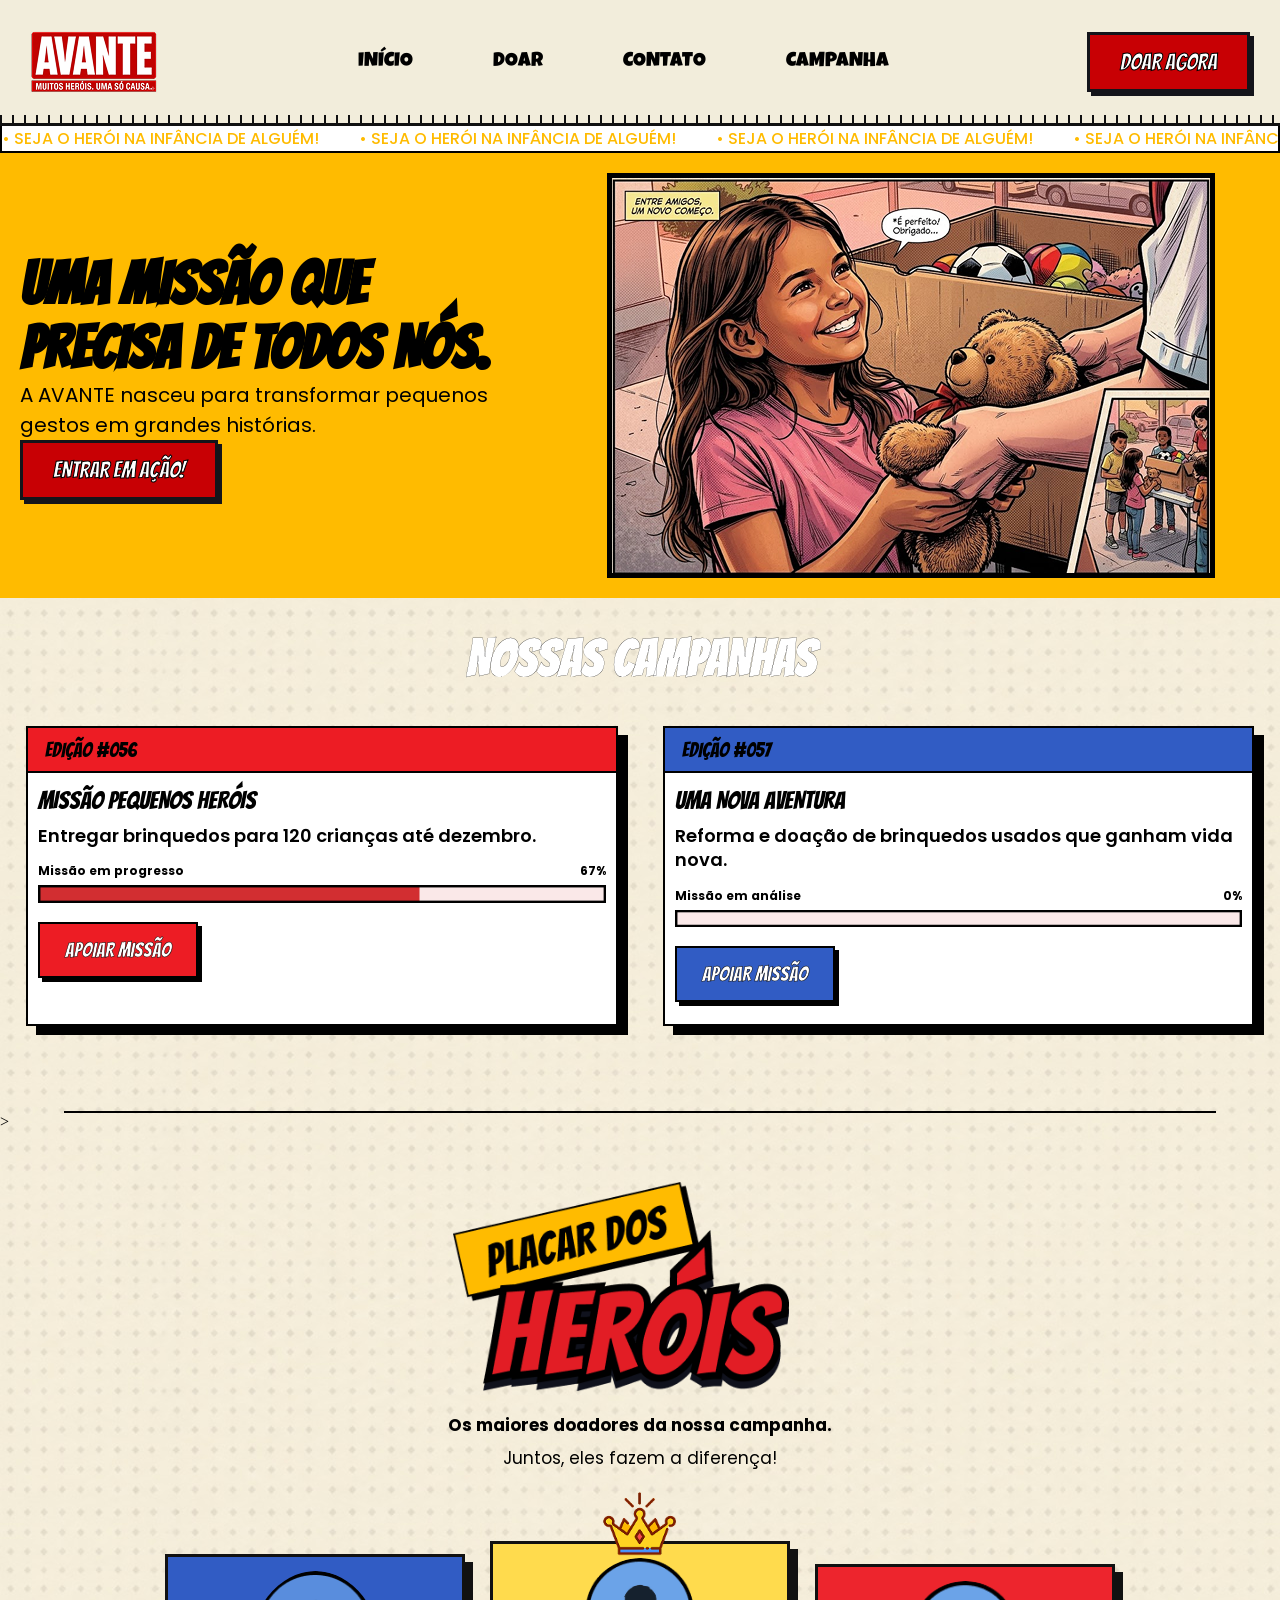
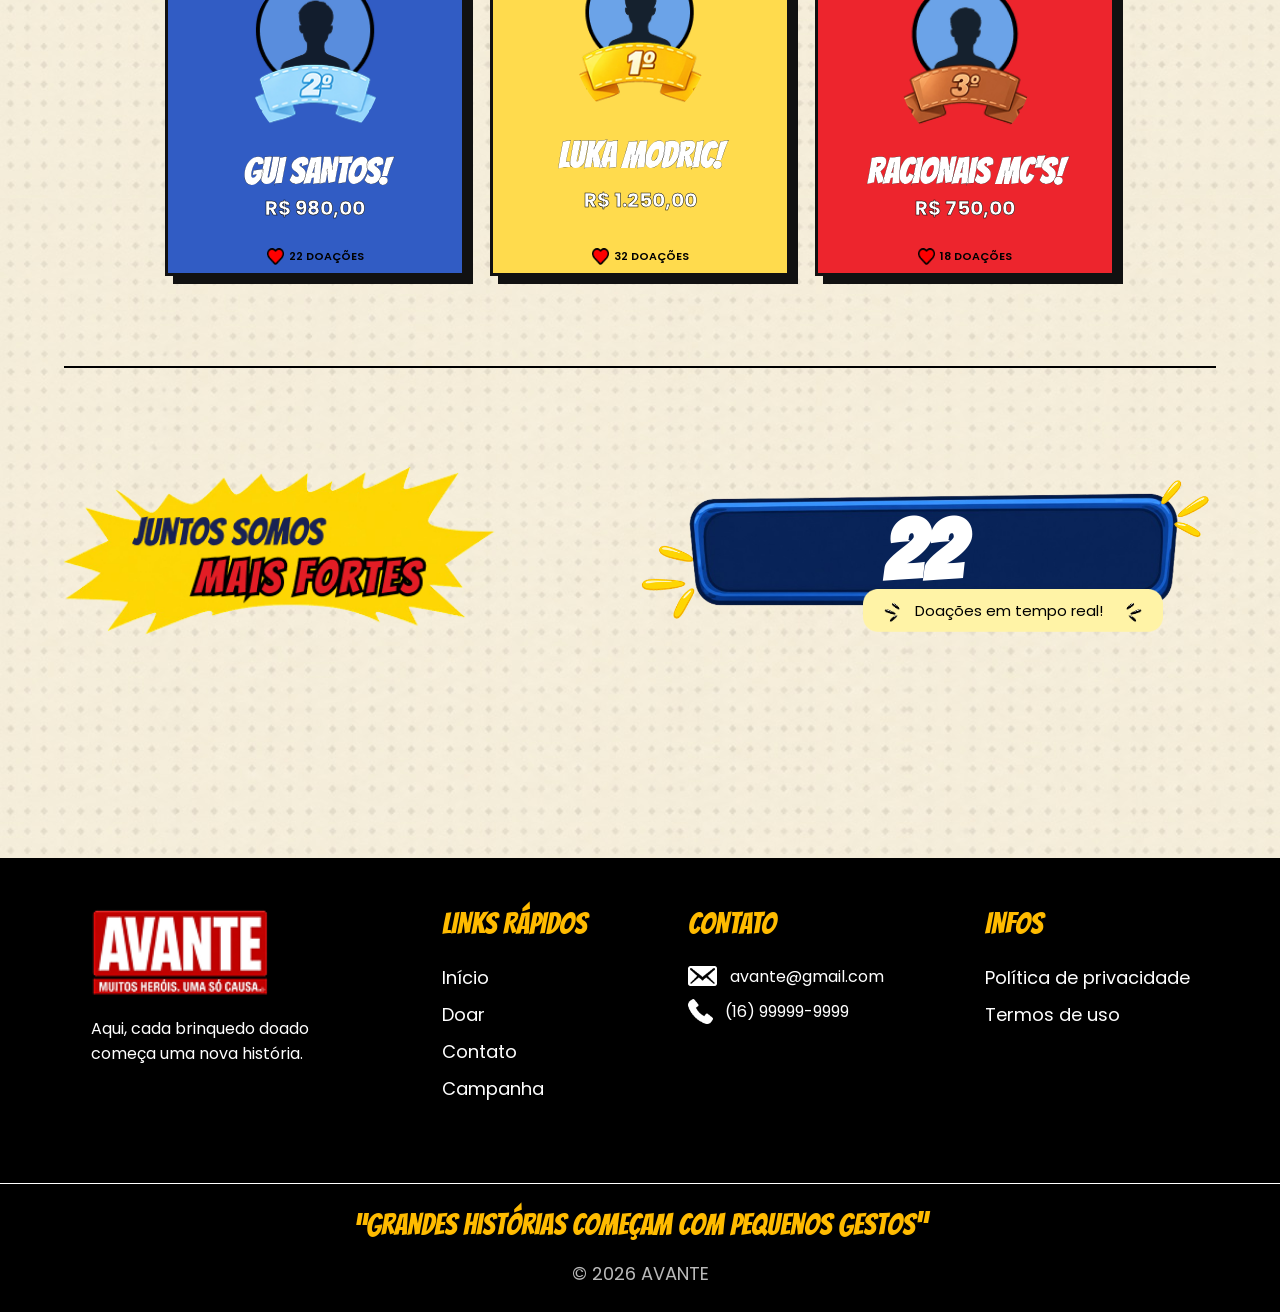
==== commit c912dad9: "Criei" ====
--- a/campanha.html
+++ b/campanha.html
@@ -81,7 +81,7 @@
 
         </div>
 
-        <img src="img/Criança-HQ.png" alt="">
+        <img class="imagem-inicio" src="img/Criança-HQ.png" alt="">
     </section>
     <section class="campanhas">
 
@@ -146,7 +146,7 @@
     </section>
     <hr class="linha"> >
     <div class="class">
-        
+
     </div>
 
     <div class="placar">
@@ -214,26 +214,16 @@
     <hr class="linha">
     <div class="quebrar">
 
-        <section class="forca">
-
-            <div class="explosao">
-
-                <h2>JUNTOS SOMOS</h2>
-
-                <h1>MAIS FORTES</h1>
-
-            </div>
-
+        <img class="explosao-imagem" src="img/juntos.png" alt="">
+
+        <section class="doar-numero">
+            <h1 class="numero">0</h1>
+
+            <div class="doacoes">
+                <h1>Doações em tempo real!</h1>
+                <img src="img/doações.png" class="doar-img" alt="Doar">
+            </div>
         </section>
-
-        <section class="doar-numero">
-    <h1 class="numero">0</h1>
-
-    <div class="doacoes">
-        <h1>Doações em tempo real!</h1>
-        <img src="img/doações.png" class="doar-img" alt="Doar">
-    </div>
-</section>
     </div>
 
     <footer>
--- a/campanha.css
+++ b/campanha.css
@@ -259,8 +259,17 @@
     gap: 50px;
     background: #FFBB00;
 
+    @media (max-width: 900px) {
+        flex-direction: column;
+        text-align: center;
+    }
+
     img {
         margin-right: 45px;
+
+        @media (max-width: 600px) {
+            display: none;
+        }
     }
 
     button {
@@ -285,12 +294,55 @@
     }
 }
 
+.imagem-inicio {
+    -webkit-animation: roll-in-blurred-bottom 1s cubic-bezier(0.230, 1.000, 0.320, 1.000) both;
+    animation: roll-in-blurred-bottom 1s cubic-bezier(0.230, 1.000, 0.320, 1.000) both;
+}
+
+@-webkit-keyframes roll-in-blurred-bottom {
+    0% {
+        -webkit-transform: translateY(800px) rotate(720deg);
+        transform: translateY(800px) rotate(720deg);
+        -webkit-filter: blur(50px);
+        filter: blur(50px);
+        opacity: 0;
+    }
+
+    100% {
+        -webkit-transform: translateY(0) rotate(0deg);
+        transform: translateY(0) rotate(0deg);
+        opacity: 1;
+    }
+}
+
+@keyframes roll-in-blurred-bottom {
+    0% {
+        -webkit-transform: translateY(800px) rotate(720deg);
+        transform: translateY(800px) rotate(720deg);
+        -webkit-filter: blur(50px);
+        filter: blur(50px);
+        opacity: 0;
+    }
+
+    100% {
+        -webkit-transform: translateY(0) rotate(0deg);
+        transform: translateY(0) rotate(0deg);
+        opacity: 1;
+    }
+}
+
 .texto {
     width: 48%;
 
     h1 {
         font-family: "Bangers", system-ui;
         font-size: 60px;
+
+        @media (max-width: 450px) {
+            display: flex;
+
+
+        }
     }
 
     p {
@@ -317,6 +369,13 @@
     display: flex;
     justify-content: center;
     gap: 45px;
+
+    @media (max-width: 850px) {
+        flex-direction: column;
+        align-items: center;
+        padding: 0 20px;
+    }
+
 }
 
 .card {
@@ -325,6 +384,11 @@
     background-color: white;
     border: 2px solid black;
     box-shadow: 10px 9px 0 black;
+
+    @media (max-width: 850px) {
+        width: 100%;
+        height: auto;
+    }
 }
 
 .edicao {
@@ -510,6 +574,15 @@
     gap: 25px;
     margin-top: 70px;
     padding-bottom: 40px;
+
+    @media (max-width: 800px) {
+
+        display: flex;
+        flex-direction: column;
+        align-items: center;
+        gap: 80px;
+
+    }
 }
 
 .ranking-card {
@@ -892,20 +965,10 @@
     background-size: 550px;
 }
 
-.explosao h2 {
-    font-family: "Bangers", system-ui;
-    font-size: 45px;
-    color: #071d68;
-    margin-left: 60px;
-    
-}
-
-.explosao h1 {
-    font-family: "Bangers", system-ui;
-    font-size: 75px;
-    color: #ed252d;
-    -webkit-text-stroke: 0.2px black;
-    margin-left: 60px;
+
+
+.explosao-imagem {
+    width: 450px;
 }
 
 .doar-numero {
@@ -948,6 +1011,12 @@
         font-family: "Poppins", sans-serif;
         right: 30%;
     }
+
+    @media (max-width: 650px) {
+        width: 100%;
+        left: 0;
+        justify-content: center;
+    }
 }
 
 .doar-img {
@@ -958,7 +1027,22 @@
     left: 30%;
 }
 
-.quebrar{
+.quebrar {
     display: flex;
     justify-content: space-around;
+    align-items: center;
+
+
+    @media (max-width: 1250px) {
+        display: flex;
+        flex-direction: column;
+
+        .doar-numero {
+            height: auto;
+            background-size: contain;
+            width: 100%;
+
+        }
+
+    }
 }
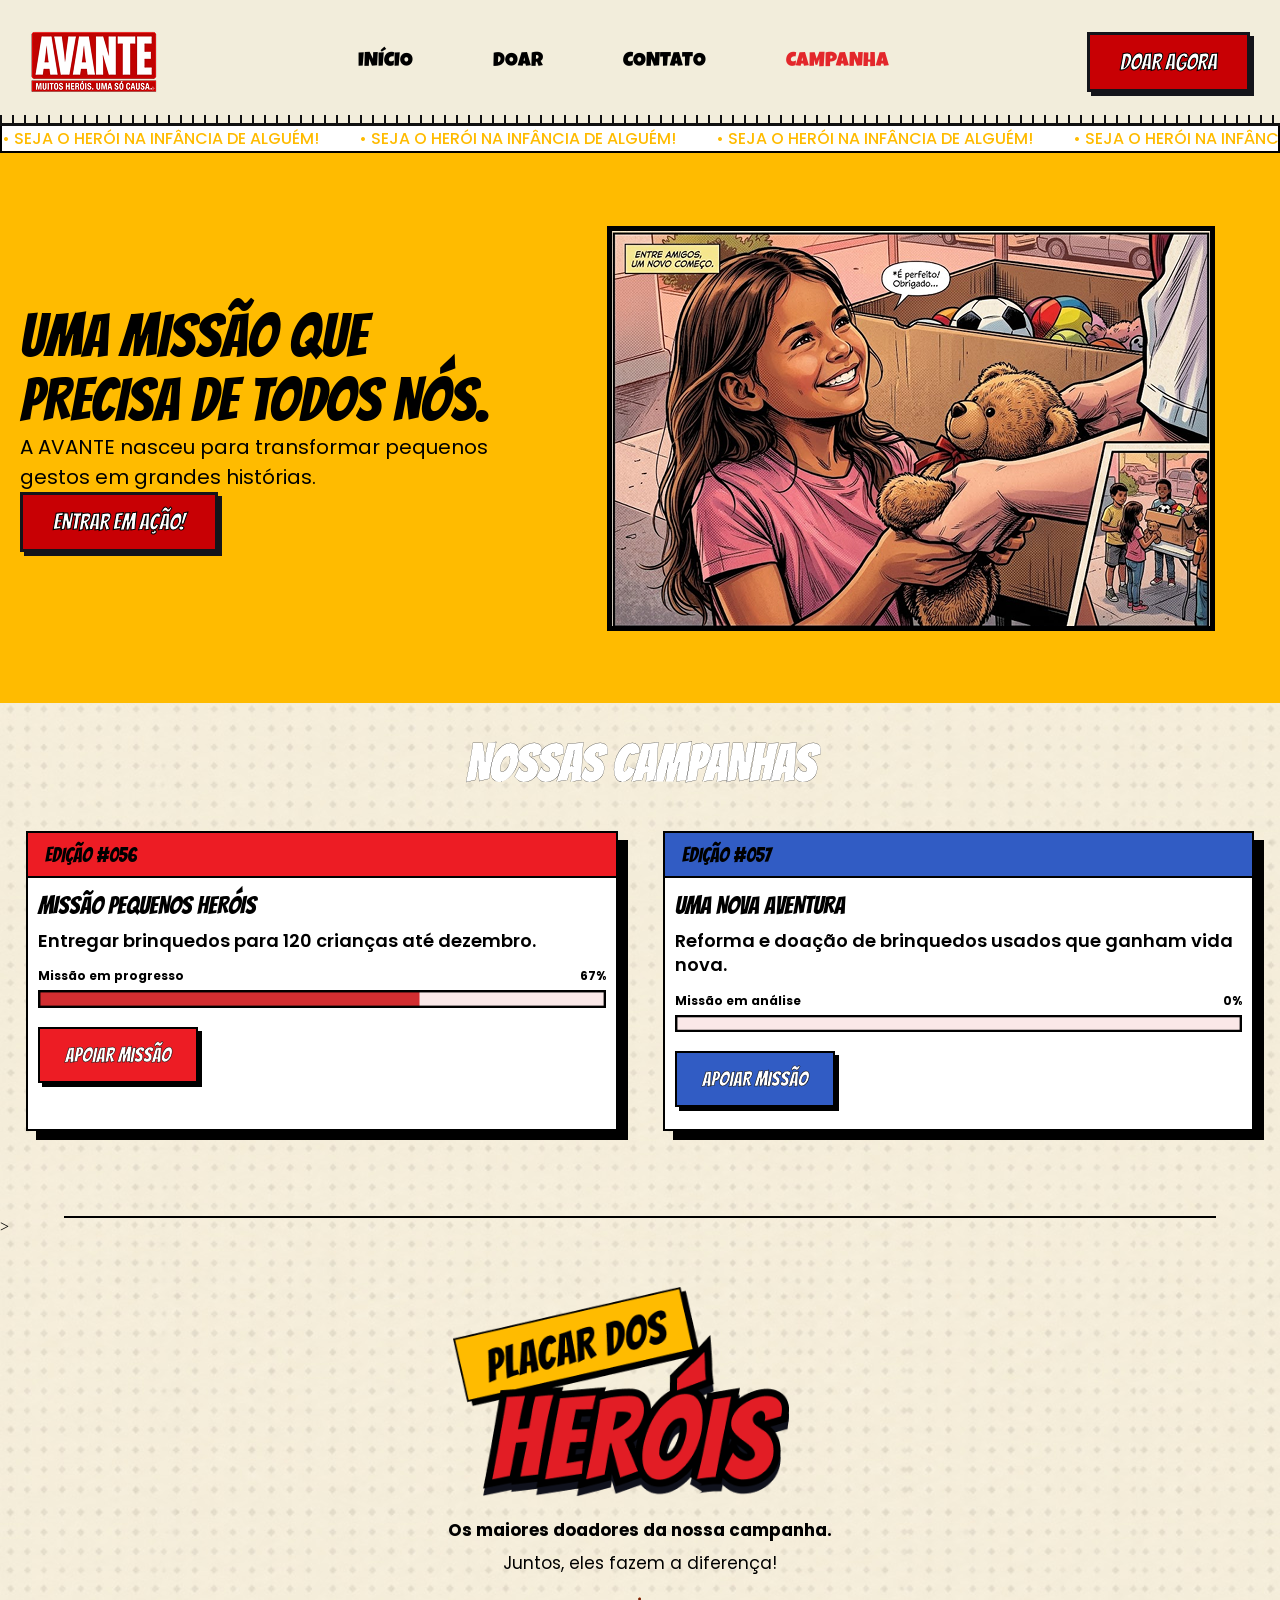
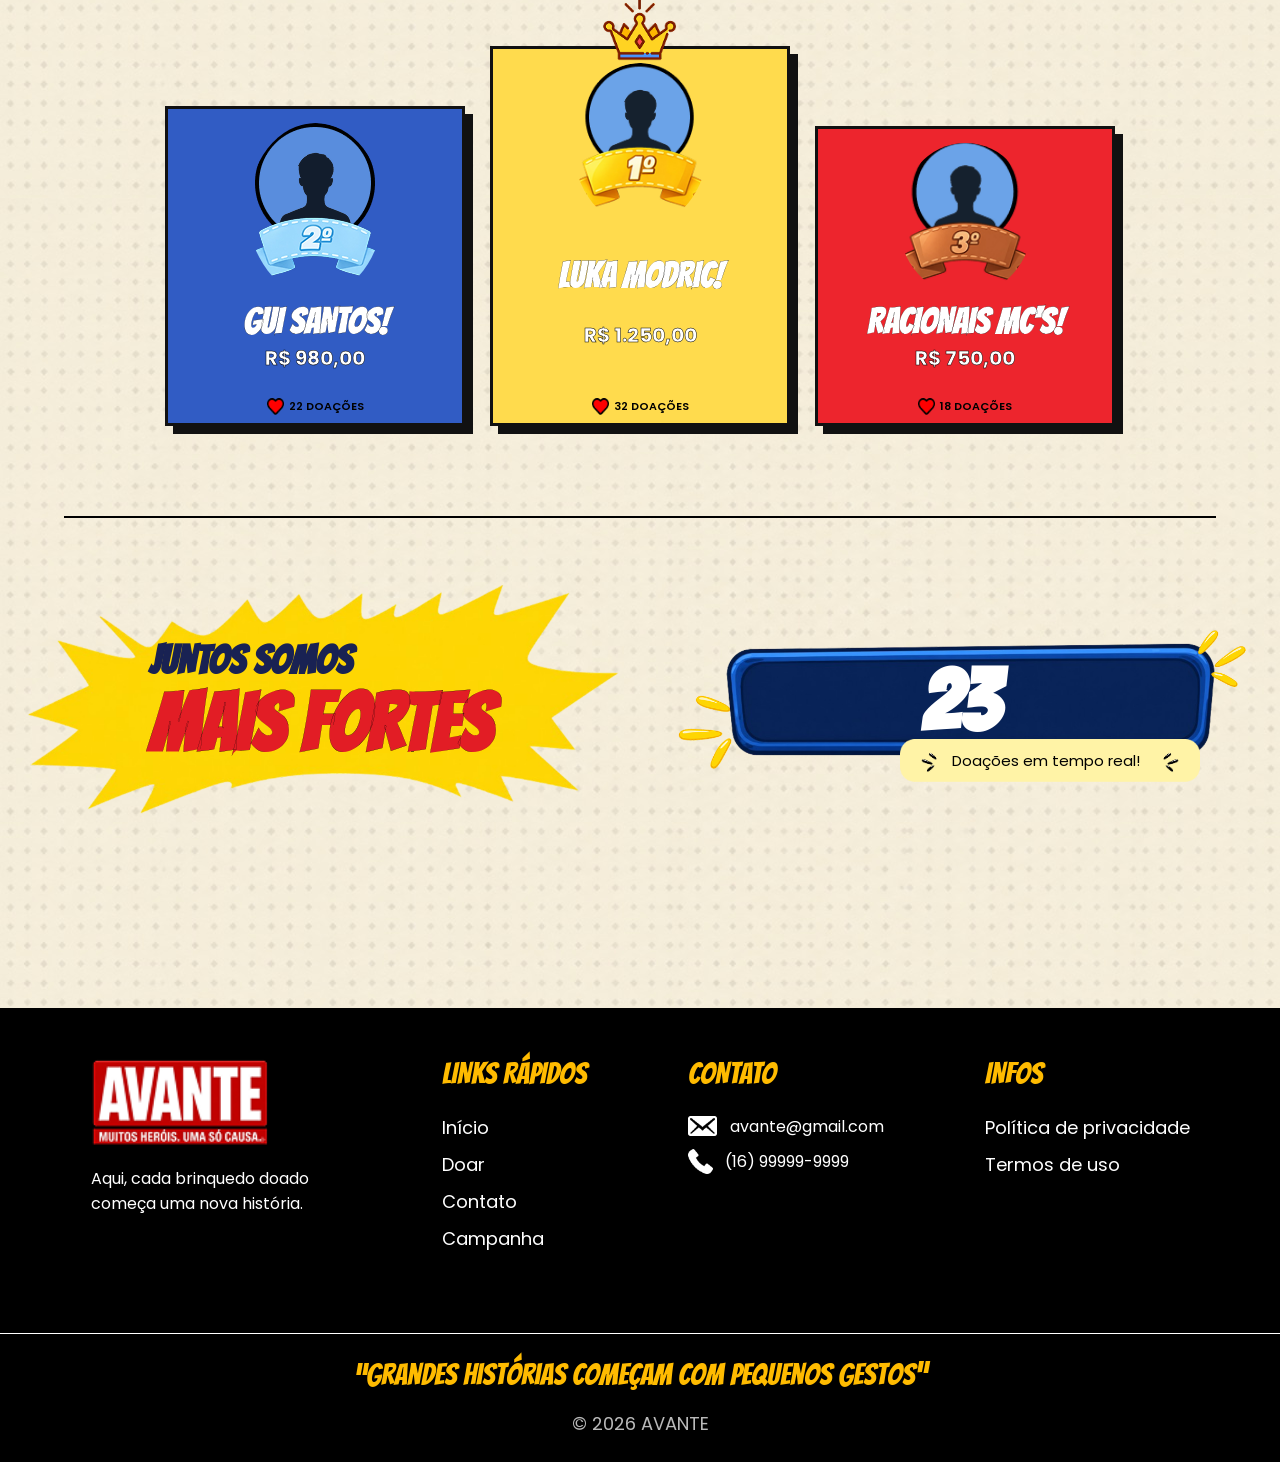
==== commit 9936681a: "FINAL!" ====
--- a/campanha.html
+++ b/campanha.html
@@ -12,7 +12,6 @@
     <link
         href="https://fonts.googleapis.com/css2?family=Bangers&family=Bebas+Neue&family=Inter:ital,opsz,wght@0,14..32,100..900;1,14..32,100..900&family=Luckiest+Guy&family=Montserrat:ital,wght@0,100..900;1,100..900&family=Oswald:wght@200..700&family=Poppins:ital,wght@0,100;0,200;0,300;0,400;0,500;0,600;0,700;0,800;0,900;1,100;1,200;1,300;1,400;1,500;1,600;1,700;1,800;1,900&family=Roboto:ital,wght@0,100..900;1,100..900&family=SN+Pro:ital,wght@0,200..900;1,200..900&display=swap"
         rel="stylesheet" />
-    <link rel="icon" type="image/png" href="img/favicon.png" />
     <link rel="icon" type="image/png" href="img/AVANTE-Icon.jpeg" />
 </head>
 
@@ -24,16 +23,20 @@
 
         <div class="menu-overlay" id="menuOverlay"></div>
         <nav id="menuNav">
-            <button class="fechar-menu" id="btnFecharMenu" type="button" aria-label="Fechar menu">×</button>
+            <button class="fechar-menu" id="btnFecharMenu" type="button" aria-label="Fechar menu">
+                ×
+            </button>
 
             <a href="index.html">INÍCIO</a>
             <a href="doar.html">DOAR</a>
             <a href="contato.html">CONTATO</a>
-            <a href="#">CAMPANHA</a>
-
-            <button class="btn-menu-doar" id="btnMenuDoar" type="button">DOAR AGORA</button>
+            <a href="campanha.html" class="selected">CAMPANHA</a>
+
+            <button class="btn-menu-doar" id="btnMenuDoarHamburger" type="button">
+                DOAR AGORA
+            </button>
         </nav>
-        <button>DOAR AGORA</button>
+        <button id="btnMenuDoar">DOAR AGORA</button>
         <button class="hamburger" id="btnHamburger" type="button" aria-label="Abrir menu" aria-expanded="false"
             aria-controls="menuNav">
             <span></span>
@@ -77,7 +80,7 @@
                 gestos em grandes histórias.
             </p>
 
-            <button class="butao-doar">ENTRAR EM AÇÃO!</button>
+            <button class="butao-doar" id="abrirModal">ENTRAR EM AÇÃO!</button>
 
         </div>
 
@@ -214,7 +217,14 @@
     <hr class="linha">
     <div class="quebrar">
 
-        <img class="explosao-imagem" src="img/juntos.png" alt="">
+        <div class="explosao">
+            <div class="explos">
+                <h3>JUNTOS SOMOS</h3>
+                <h1>MAIS FORTES</h1>
+            </div>
+            <img class="explosao-imagem" src="img/Destaque-Amarelo.png" alt="">
+        </div>
+
 
         <section class="doar-numero">
             <h1 class="numero">0</h1>
@@ -224,6 +234,63 @@
                 <img src="img/doações.png" class="doar-img" alt="Doar">
             </div>
         </section>
+    </div>
+
+    <div class="modal-overlay" id="modal">
+        <div class="modal-doacao">
+            <button class="fechar-modal" id="fecharModal" type="button">
+                <span>×</span>
+            </button>
+
+            <!-- ETAPA 1: ESCOLHA -->
+            <div class="escolha" id="etapaEscolha">
+                <div class="cabecalho-missao">
+                    <h2>ESCOLHA SUA MISSÃO!</h2>
+
+                    <p class="descricao-modal">
+                        Existem duas formas de ajudar uma criança a sorrir. Escolha como
+                        você quer ser um herói!
+                    </p>
+                </div>
+
+                <div class="opcoes-doacao">
+                    <!-- DOAR -->
+                    <div class="card-doacao">
+                        <div class="titulo-modal">
+                            <h3>DOAR UM PRODUTO!</h3>
+                            <img src="img/gift.png" alt="gift" />
+                        </div>
+
+                        <p>
+                            Você já tem um brinquedo em bom estado? Leve ele até um dos
+                            nossos pontos de coleta.
+                        </p>
+
+                        <a href="qrdoar.html" class="btn-missao btn-azul">QUERO DOAR</a>
+                    </div>
+
+                    <!-- COMPRAR -->
+                    <div class="card-doacao">
+                        <div class="titulo-modal">
+                            <h3>COMPRAR PARA DOAR!</h3>
+                            <img src="img/money.png" alt="money" />
+                        </div>
+
+                        <p>
+                            Escolha um brinquedo do nosso catálogo e nós cuidaremos para que
+                            ele chegue até uma criança.
+                        </p>
+
+                        <a href="presente.html" class="btn-missao btn-amarelo">ESCOLHER PRESENTE</a>
+                    </div>
+                </div>
+
+                <p class="frase-final">
+                    UMA MISSÃO. UM GESTO. UM SORRISO.
+                    <img src="img/logo.png" alt="" />
+                </p>
+            </div>
+        </div>
     </div>
 
     <footer>
@@ -260,7 +327,7 @@
         <p>© 2026 AVANTE</p>
     </div>
     <script src="campanha.js"></script>
+    <script src="doar.js"></script>
 </body>
 
-
 </html>
--- a/campanha.css
+++ b/campanha.css
@@ -129,6 +129,10 @@
     bottom: 0;
     height: 8px;
     background: repeating-linear-gradient(to right, #111 0 2px, transparent 2px 12px);
+}
+
+.selected {
+    color: #e3272b;
 }
 
 /* MENU HAMBÚRGUER + PAINEL LATERAL */
@@ -251,13 +255,13 @@
 }
 
 .inicio {
-    min-height: 30vh;
     display: flex;
     align-items: center;
     justify-content: space-between;
     padding: 20px;
     gap: 50px;
     background: #FFBB00;
+    height: 550px;
 
     @media (max-width: 900px) {
         flex-direction: column;
@@ -337,6 +341,7 @@
     h1 {
         font-family: "Bangers", system-ui;
         font-size: 60px;
+        font-weight: 100;
 
         @media (max-width: 450px) {
             display: flex;
@@ -535,21 +540,17 @@
     white-space: nowrap;
 }
 
-
 .alert-itens {
     display: flex;
     width: max-content;
     animation: passar 20s linear infinite;
 }
 
-
 .alert-content {
     display: flex;
-
 
     span {
         padding-right: 40px;
-
     }
 }
 
@@ -558,7 +559,6 @@
     from {
         transform: translateX(0);
     }
-
 
     to {
         transform: translateX(-50%);
@@ -576,12 +576,10 @@
     padding-bottom: 40px;
 
     @media (max-width: 800px) {
-
         display: flex;
         flex-direction: column;
         align-items: center;
         gap: 80px;
-
     }
 }
 
@@ -601,15 +599,17 @@
 
 .segundo {
     background-color: #315cc4;
+    height: 320px;
 }
 
 .primeiro {
     background-color: #ffdb4d;
-    height: 335px;
+    height: 380px;
 }
 
 .terceiro {
     background-color: #ed252d;
+    height: 300px;
 }
 
 
@@ -965,15 +965,55 @@
     background-size: 550px;
 }
 
-
+.explosao {
+    display: flex;
+    align-items: center;
+    justify-content: center;
+}
+
+.explos {
+    font-family: "Bangers", system-ui;
+    position: absolute;
+
+    h3 {
+        color: #192253;
+        font-size: 40px;
+    }
+
+    h1 {
+        color: #E21D25;
+        -webkit-text-stroke: 0.2px black;
+        font-size: 80px;
+    }
+
+
+    @media (max-width: 600px) {
+
+        h3 {
+            font-size: 30px;
+        }
+
+        h1 {
+            font-size: 60px;
+        }
+    }
+}
 
 .explosao-imagem {
-    width: 450px;
+    width: 600px;
+
+    img {
+        position: relative;
+    }
+
+
+    @media (max-width: 600px) {
+        width: 400px;
+    }
 }
 
 .doar-numero {
     height: 370px;
-
     background-image: url("img/Bagulho azul.png");
     background-repeat: no-repeat;
     background-position: center;
@@ -1032,7 +1072,6 @@
     justify-content: space-around;
     align-items: center;
 
-
     @media (max-width: 1250px) {
         display: flex;
         flex-direction: column;
@@ -1041,8 +1080,255 @@
             height: auto;
             background-size: contain;
             width: 100%;
-
-        }
-
+        }
+    }
+}
+
+/* MODAL DOAÇÃO */
+
+.modal-overlay {
+    position: fixed;
+    inset: 0;
+    display: flex;
+    align-items: center;
+    justify-content: center;
+    padding: 20px;
+    background: rgba(0, 0, 0, 0.75);
+    z-index: 9999;
+    opacity: 0;
+    visibility: hidden;
+    transition:
+        opacity 0.3s ease,
+        visibility 0.3s ease;
+}
+
+.modal-overlay.ativo {
+    opacity: 1;
+    visibility: visible;
+}
+
+.modal-doacao {
+    width: min(1100px, 92vw);
+    max-height: 90vh;
+    background: #fbf9f0;
+    border: 6px solid #000;
+    position: relative;
+    padding: 40px;
+    opacity: 0;
+    transform: translateY(100vh);
+    box-shadow: rgba(0, 0, 0, 0.4) 0px 2px 4px, rgba(0, 0, 0, 0.3) 0px 7px 13px -3px, rgba(0, 0, 0, 0.2) 0px -3px 0px inset;
+
+    p {
+        font-size: 16px;
+        font-family: "Poppins", sans-serif;
+        font-weight: 400;
+    }
+
+    h2 {
+        color: #2b58c4;
+        font-family: "Bangers", system-ui;
+        font-size: 45px;
+        -webkit-text-stroke-width: 0.1px;
+        -webkit-text-stroke-color: black;
+        margin: 0;
+    }
+}
+
+.modal-overlay.ativo .modal-doacao {
+    animation: entrada 0.7s cubic-bezier(0.16, 1, 0.3, 1) forwards;
+}
+
+@keyframes entrada {
+    from {
+        opacity: 0;
+        transform: translateY(100vh);
+    }
+
+    to {
+        opacity: 1;
+        transform: translateY(0);
+    }
+}
+
+.modal-overlay.fechando .modal-doacao {
+    animation: saidaModal 0.7s ease-in forwards;
+}
+
+@keyframes saidaModal {
+    from {
+        opacity: 1;
+        transform: translateY(0);
+    }
+
+    to {
+        opacity: 0;
+        transform: translateY(100vh);
+    }
+}
+
+.fechar-modal {
+    position: absolute;
+    top: 15px;
+    right: 15px;
+    width: 55px;
+    height: 55px;
+    display: flex;
+    align-items: center;
+    justify-content: center;
+    background: #b71c20;
+    color: #fff;
+    border: 4px solid #000;
+    font-size: 30px;
+    font-weight: bold;
+    cursor: pointer;
+    box-shadow: 4px 4px 0 #000;
+    z-index: 10;
+
+    span {
+        transition: 0.3s;
+        padding: 10px;
+
+        &:hover {
+            transform: rotate(90deg);
+        }
+    }
+}
+
+.escolha {
+    display: flex;
+    flex-direction: column;
+    align-items: center;
+    justify-content: center;
+    width: 100%;
+    text-align: center;
+}
+
+.cabecalho-missao {
+    display: flex;
+    flex-direction: column;
+    align-items: center;
+    gap: 15px;
+    width: 100%;
+    margin-bottom: 30px;
+}
+
+.descricao-modal {
+    max-width: 800px;
+    margin: 0;
+    font-size: 17px;
+    color: #333;
+    font-family: "Poppins", sans-serif;
+}
+
+/* FORMULÁRIO */
+
+.formulario {
+    display: flex;
+    flex-direction: column;
+    justify-content: center;
+    width: 700px;
+    max-width: 92vw;
+    padding: 20px;
+    background-color: #fbf9f0;
+    border: 4px solid #000;
+    box-shadow: 10px 10px 0 #000;
+    margin: 20px auto;
+}
+
+/* PRIMEIRA ETAPA */
+
+.opcoes-doacao {
+    display: flex;
+    justify-content: center;
+    align-items: center;
+    gap: 30px;
+    width: 100%;
+}
+
+.card-doacao {
+    display: flex;
+    justify-content: center;
+    flex-direction: column;
+    padding: 30px;
+    width: 50%;
+    height: 300px;
+    background: white;
+    border: 5px solid #000;
+    box-shadow: 8px 8px 0 #000;
+    box-shadow: rgb(38, 57, 77) 0px 20px 30px -10px;
+
+    h3 {
+        font-family: "Bangers", system-ui;
+        font-size: 35px;
+        color: white;
+        -webkit-text-stroke-width: 0.2px;
+        -webkit-text-stroke-color: black;
+    }
+
+    p {
+        margin: 0 0 20px;
+        font-size: 16px;
+        color: black;
+        font-family: "Poppins", sans-serif;
+    }
+
+    @media (max-width: 950px) {
+        width: 500px;
+        height: 250px;
+    }
+}
+
+.titulo-modal {
+    display: flex;
+    align-items: center;
+    justify-content: space-between;
+    gap: 15px;
+}
+
+.btn-missao {
+    display: flex;
+    align-items: center;
+    justify-content: center;
+    width: 100%;
+    padding: 14px;
+    border: 2px solid black;
+    font-family: "Poppins", sans-serif;
+    font-size: 20px;
+    font-weight: bold;
+    cursor: pointer;
+    transition: 0.2s;
+    color: #fff;
+    text-decoration: none;
+}
+
+.btn-azul {
+    background-color: #1f3e8c;
+
+    &:hover {
+        background-color: #151c2f;
+    }
+}
+
+.btn-amarelo {
+    background-color: #ffbb00;
+
+    &:hover {
+        background-color: #ffbb00;
+    }
+}
+
+.frase-final {
+    display: flex;
+    flex-direction: column;
+    align-items: center;
+    gap: 15px;
+    margin-top: 40px;
+    margin-bottom: 30px;
+    font-size: 16px;
+    font-weight: 500;
+    color: #000;
+
+    img {
+        width: 80px;
     }
 }
